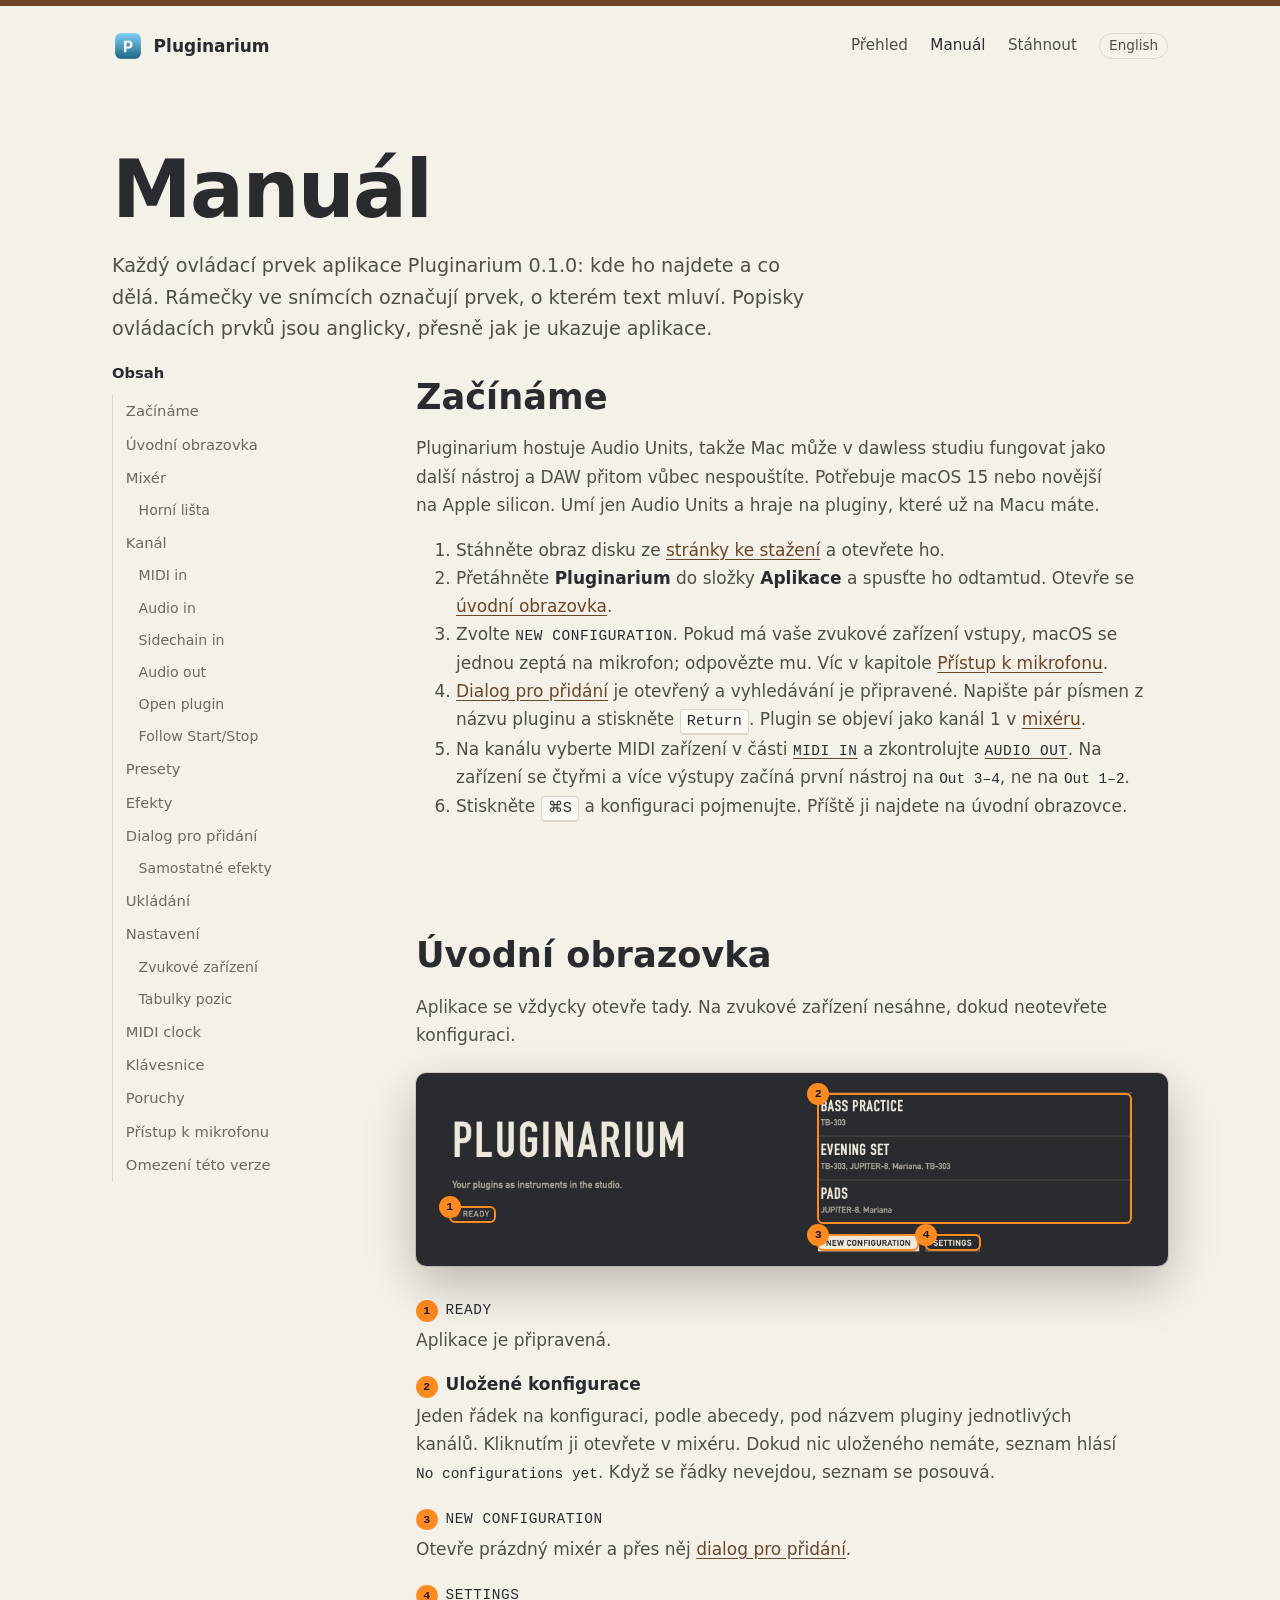
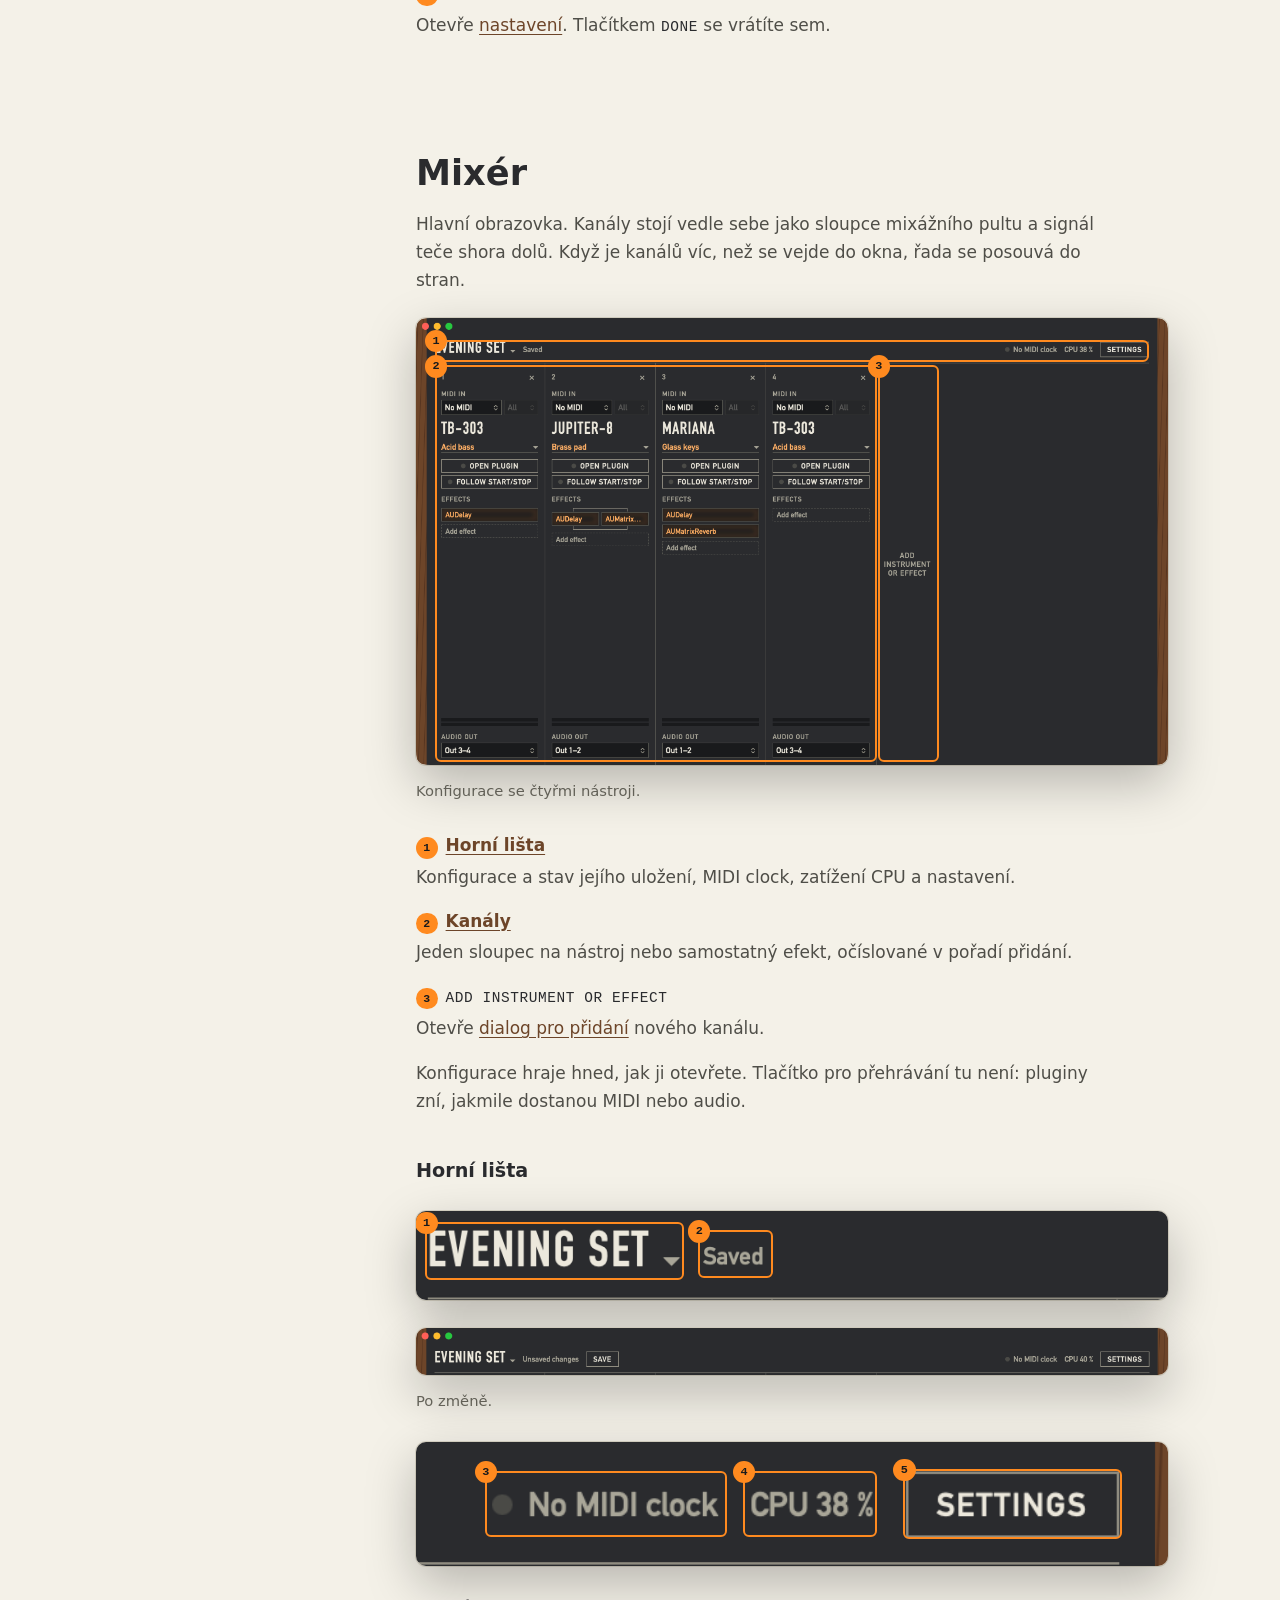
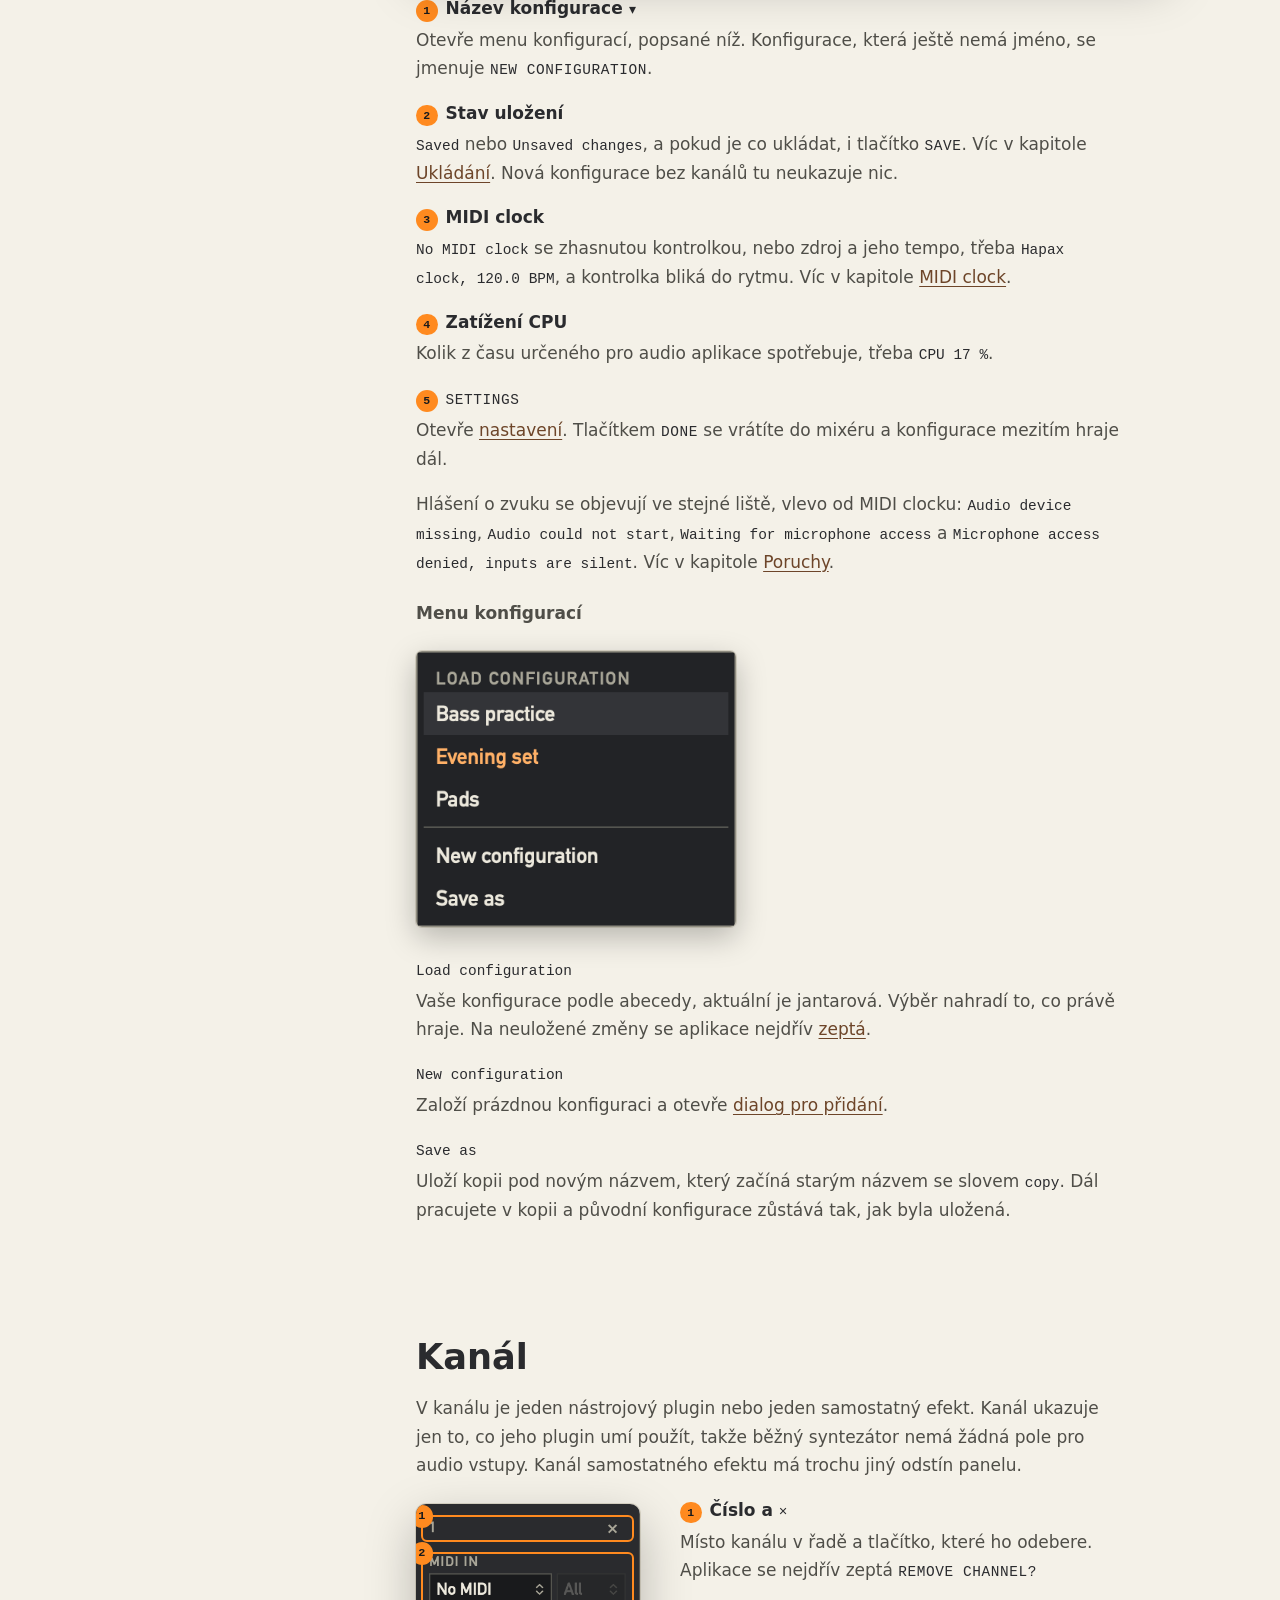
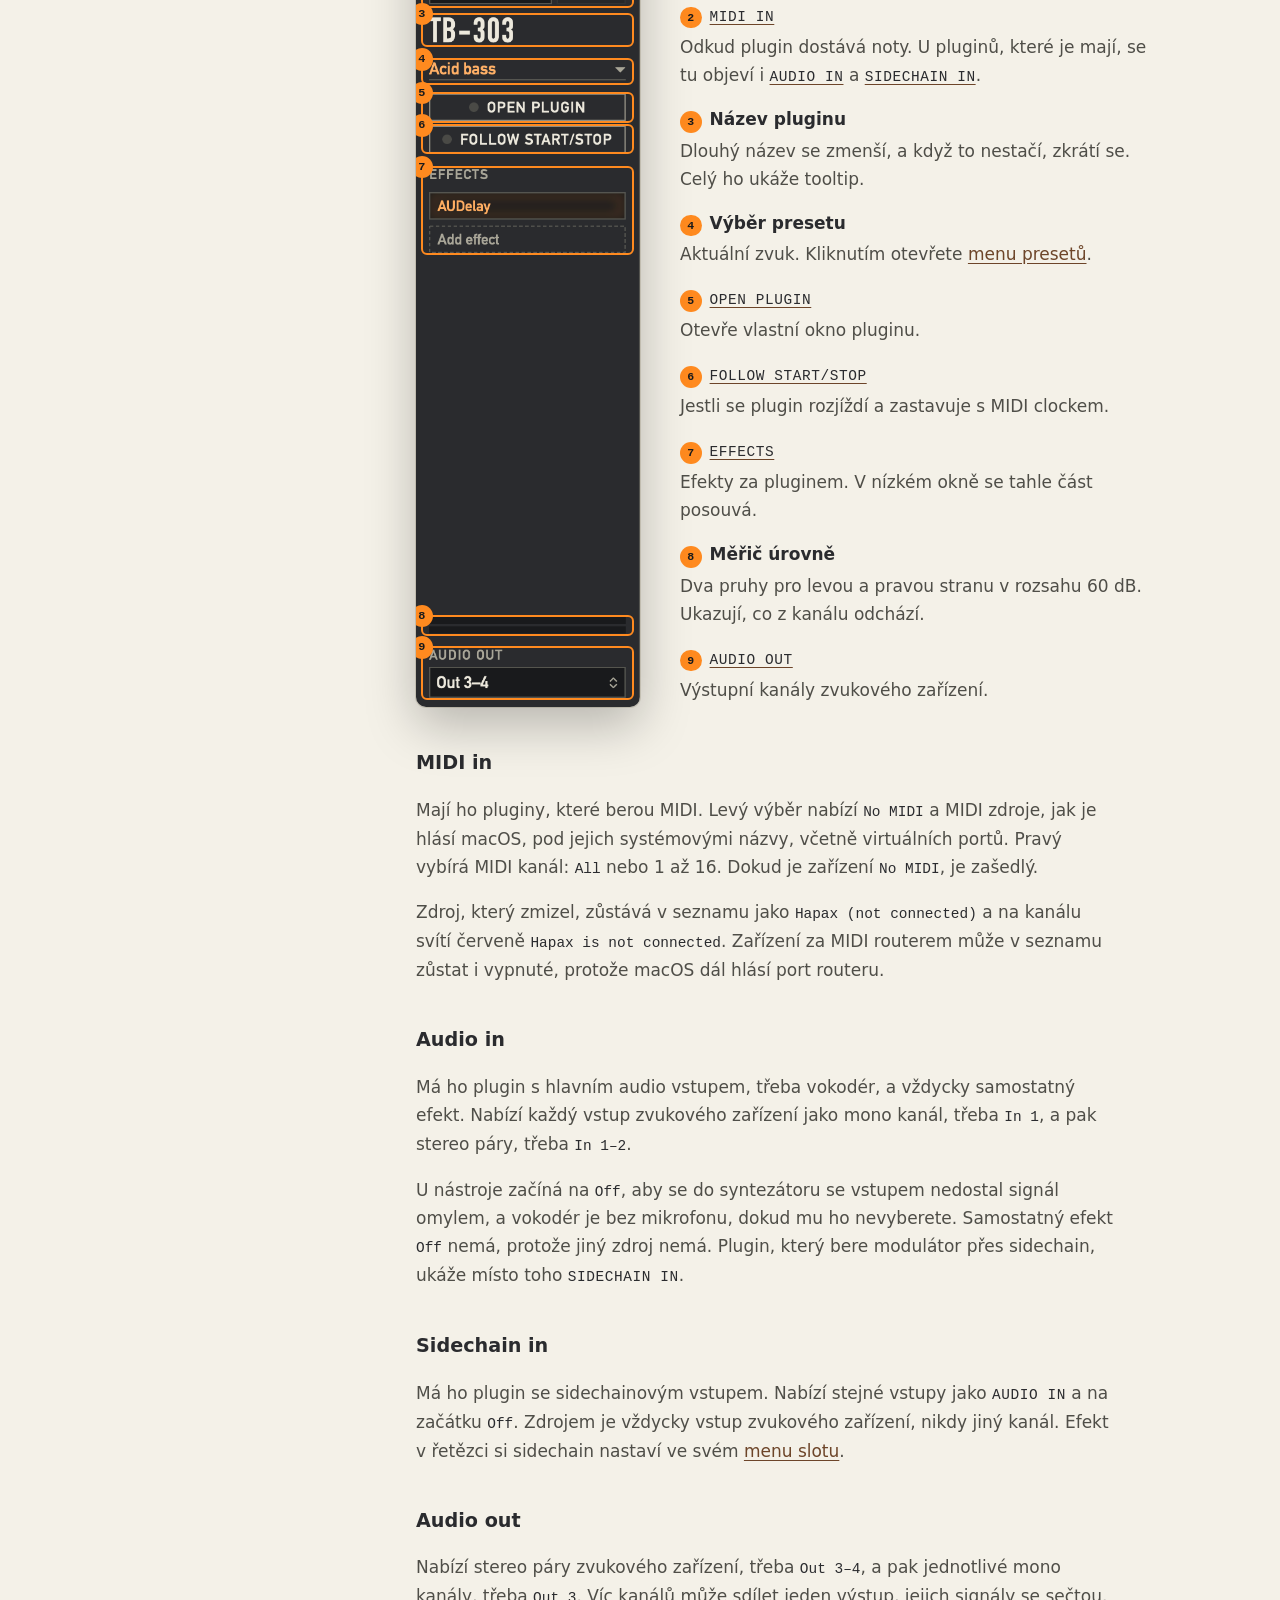
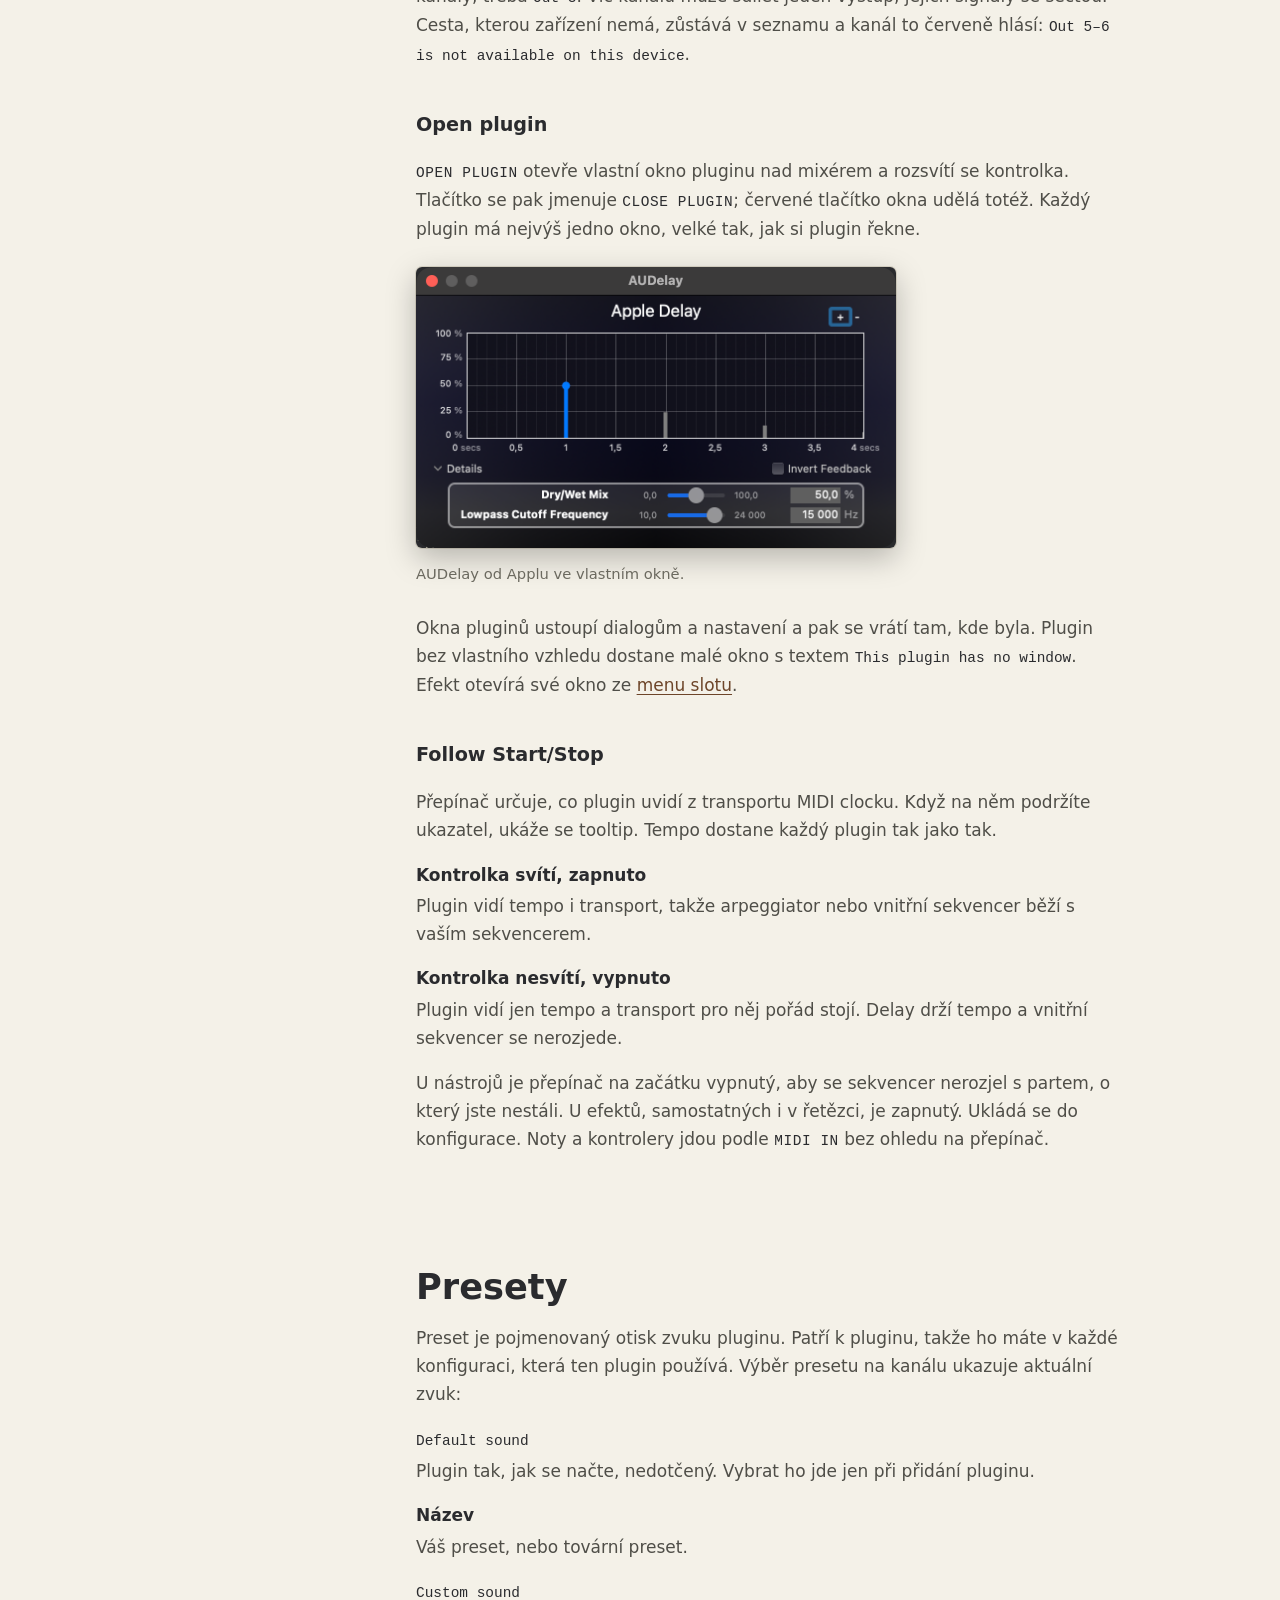
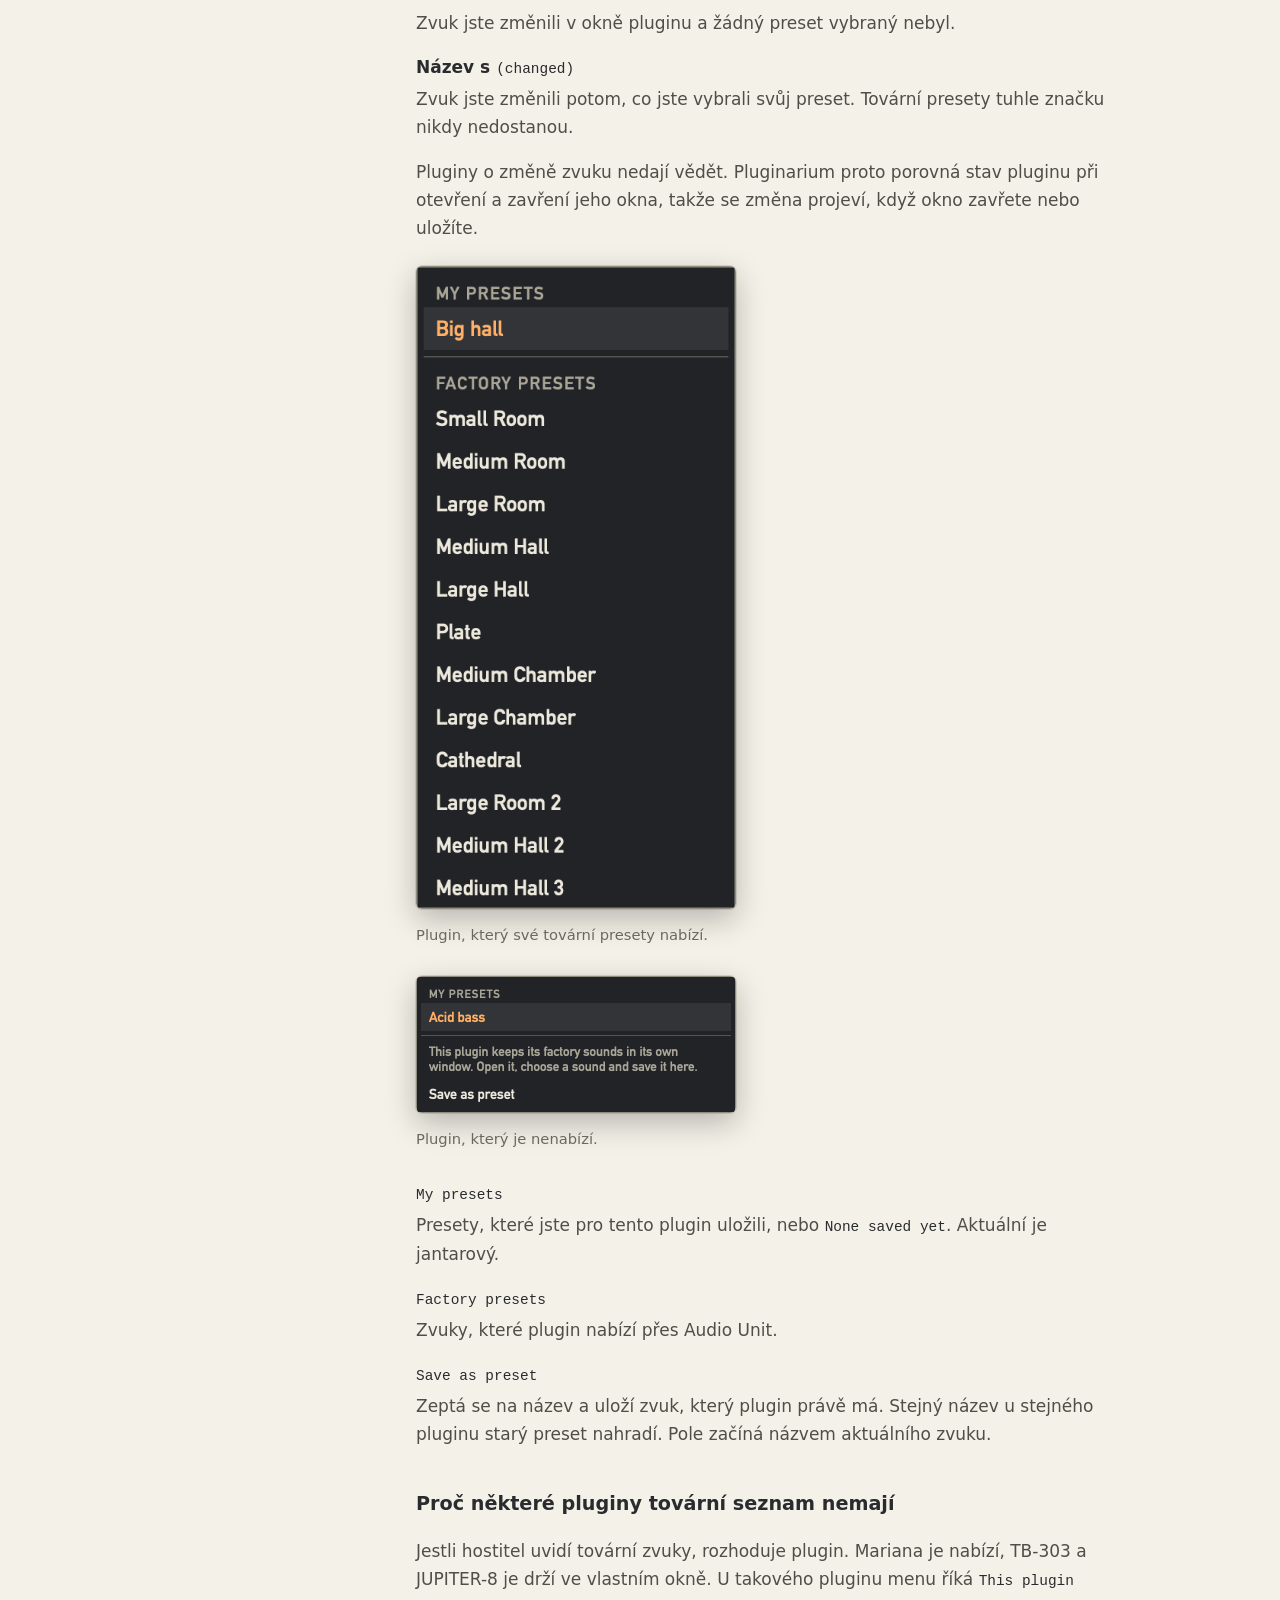
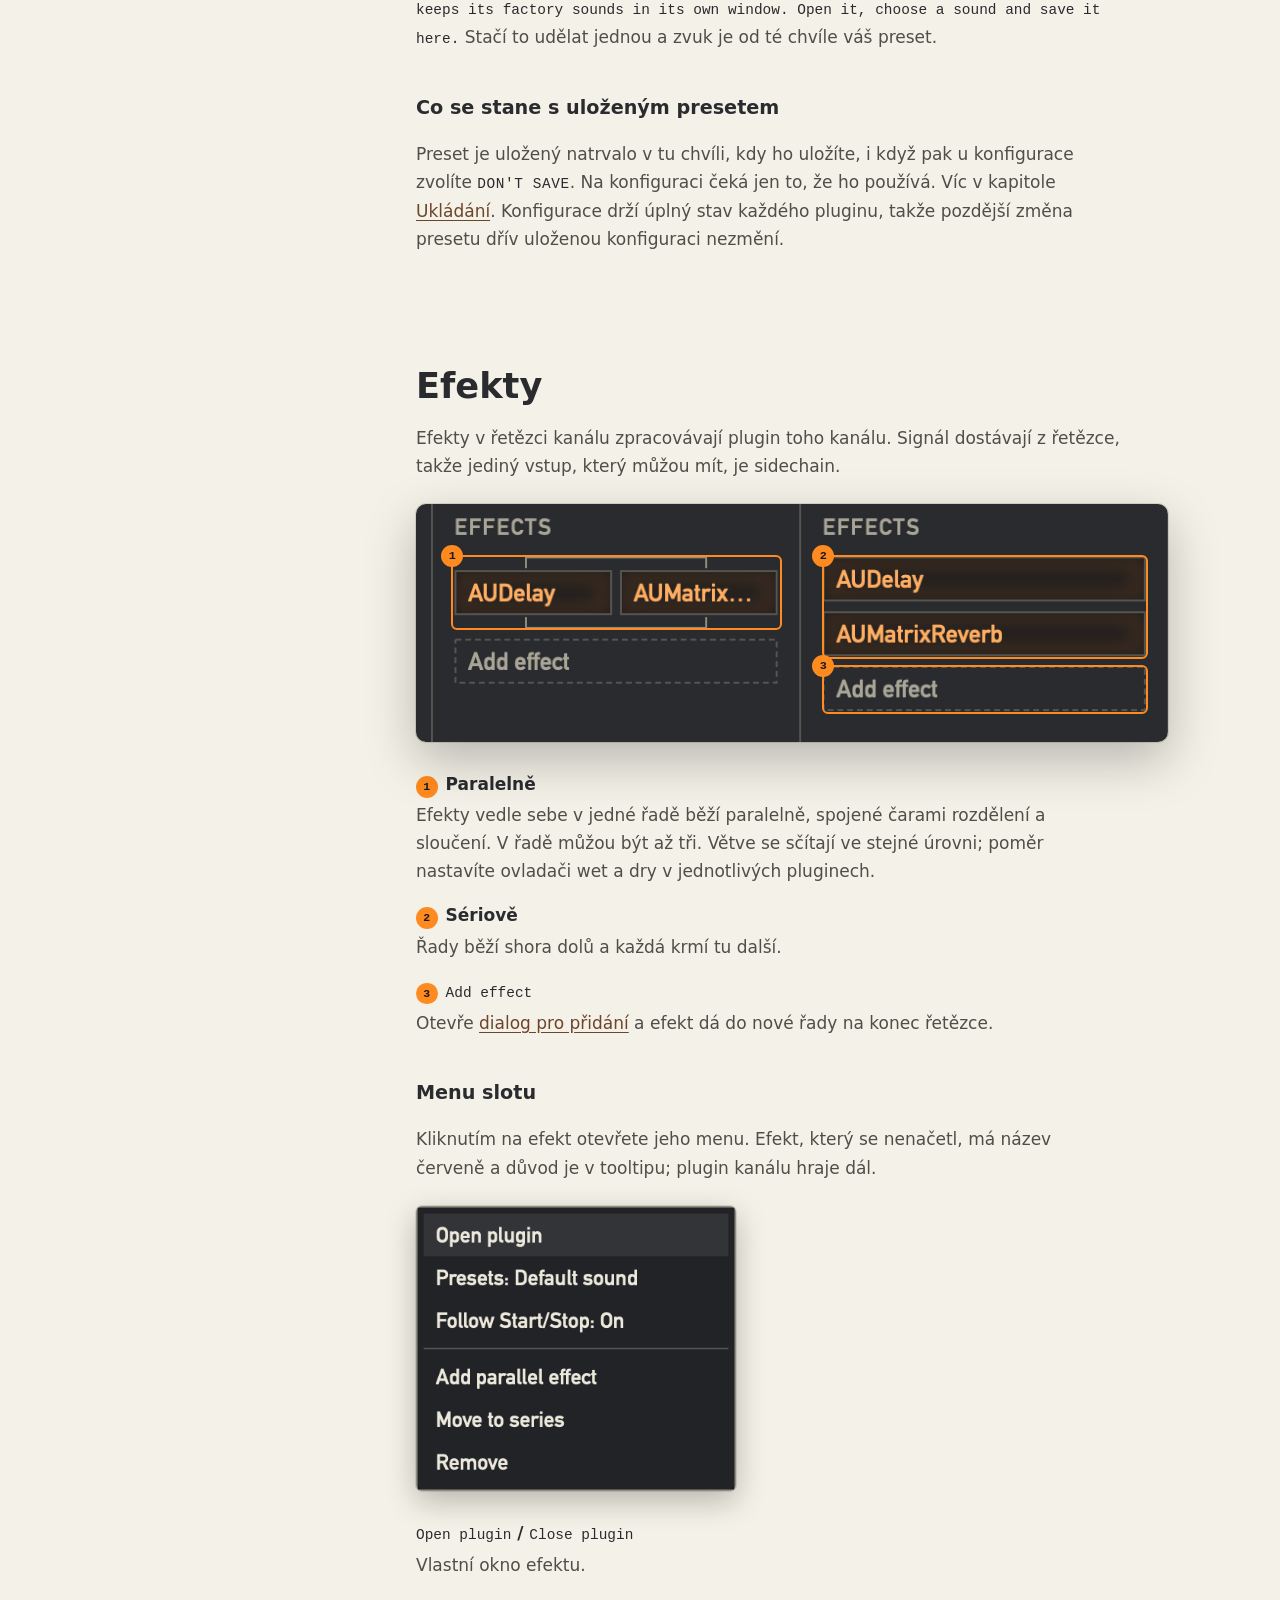
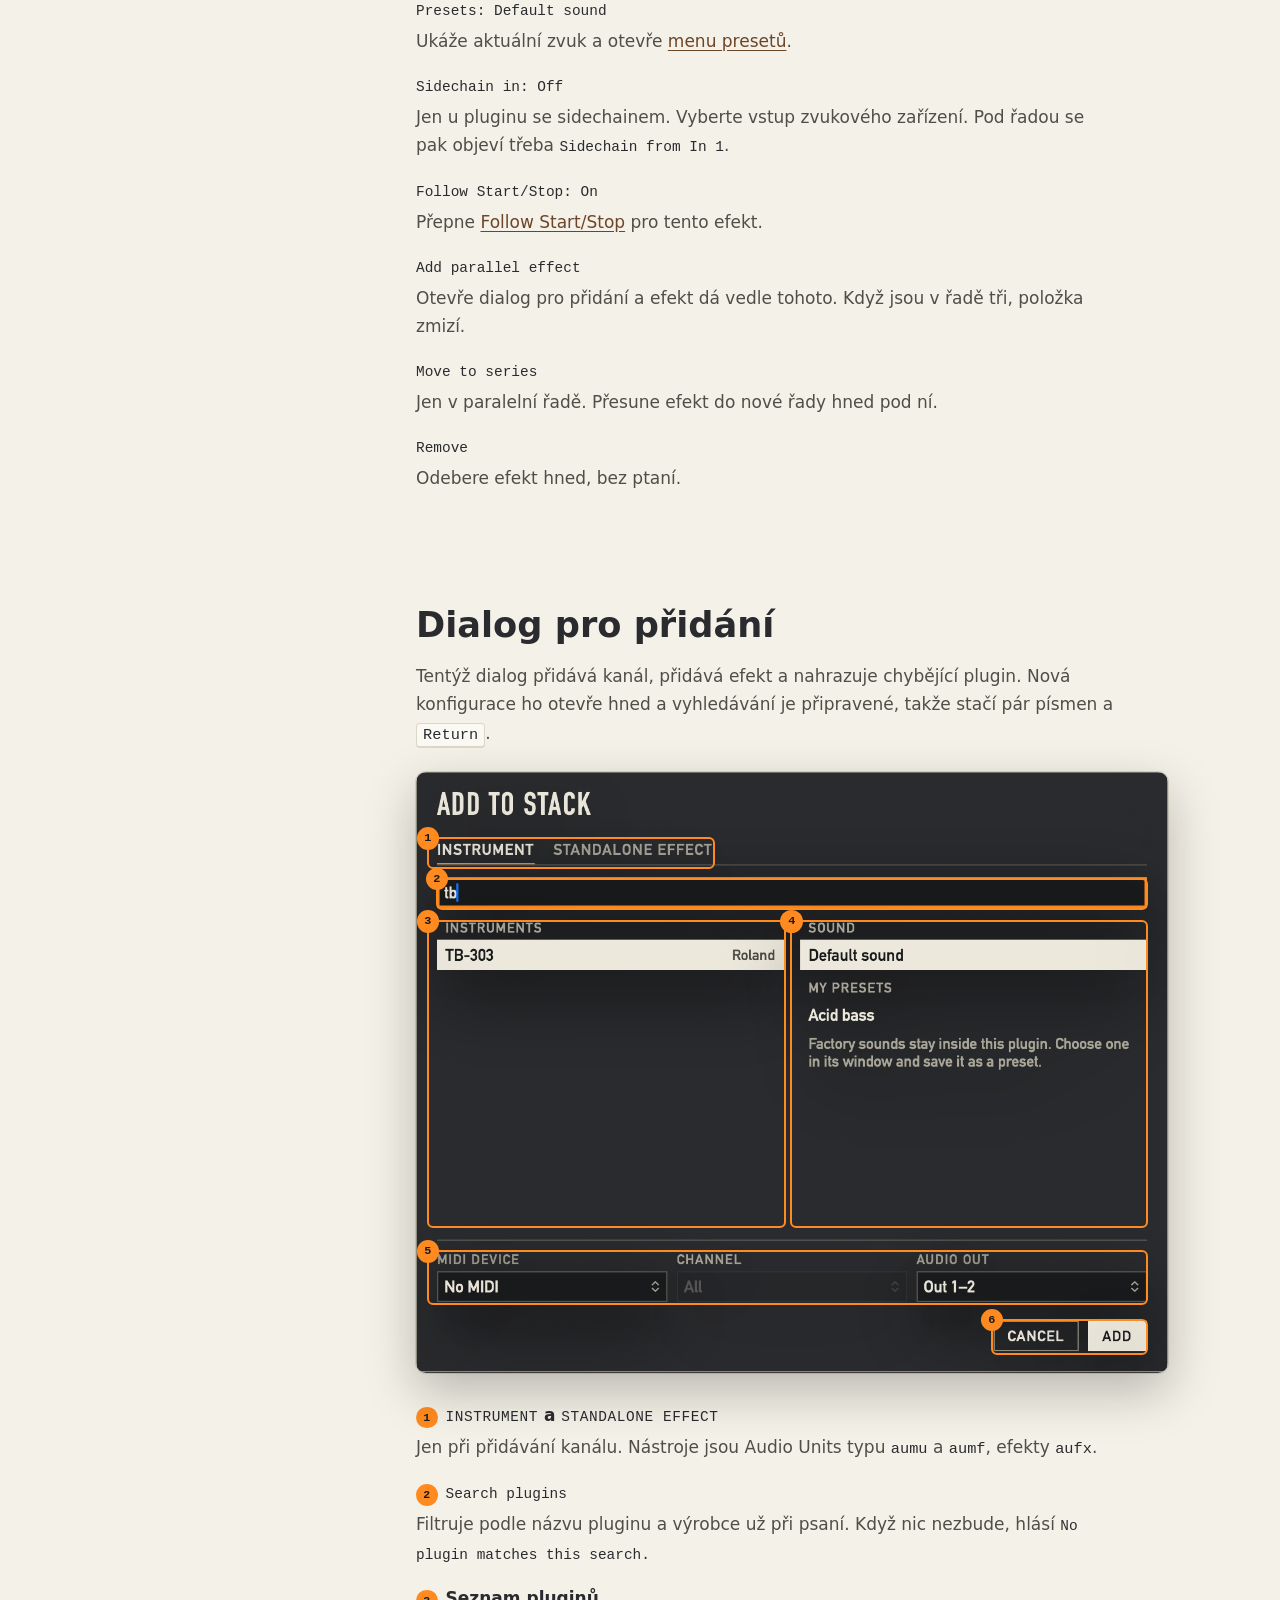
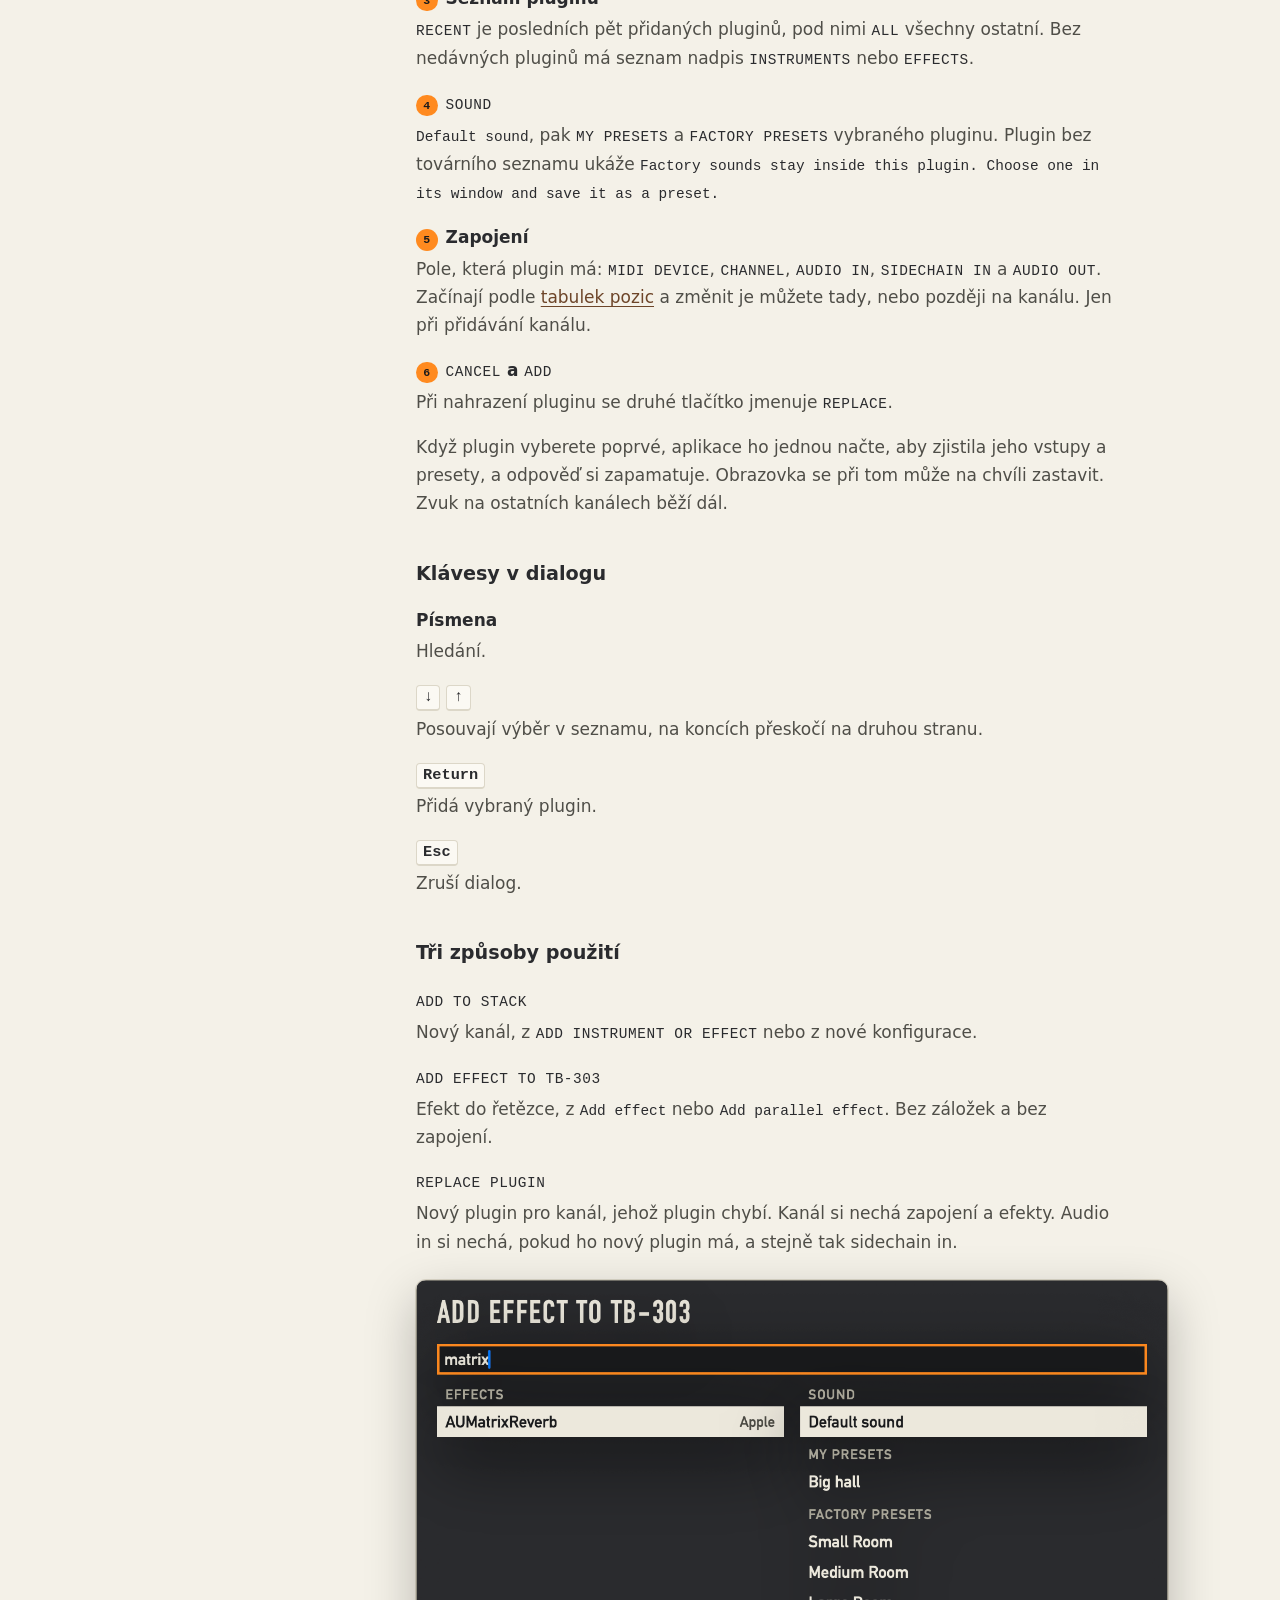
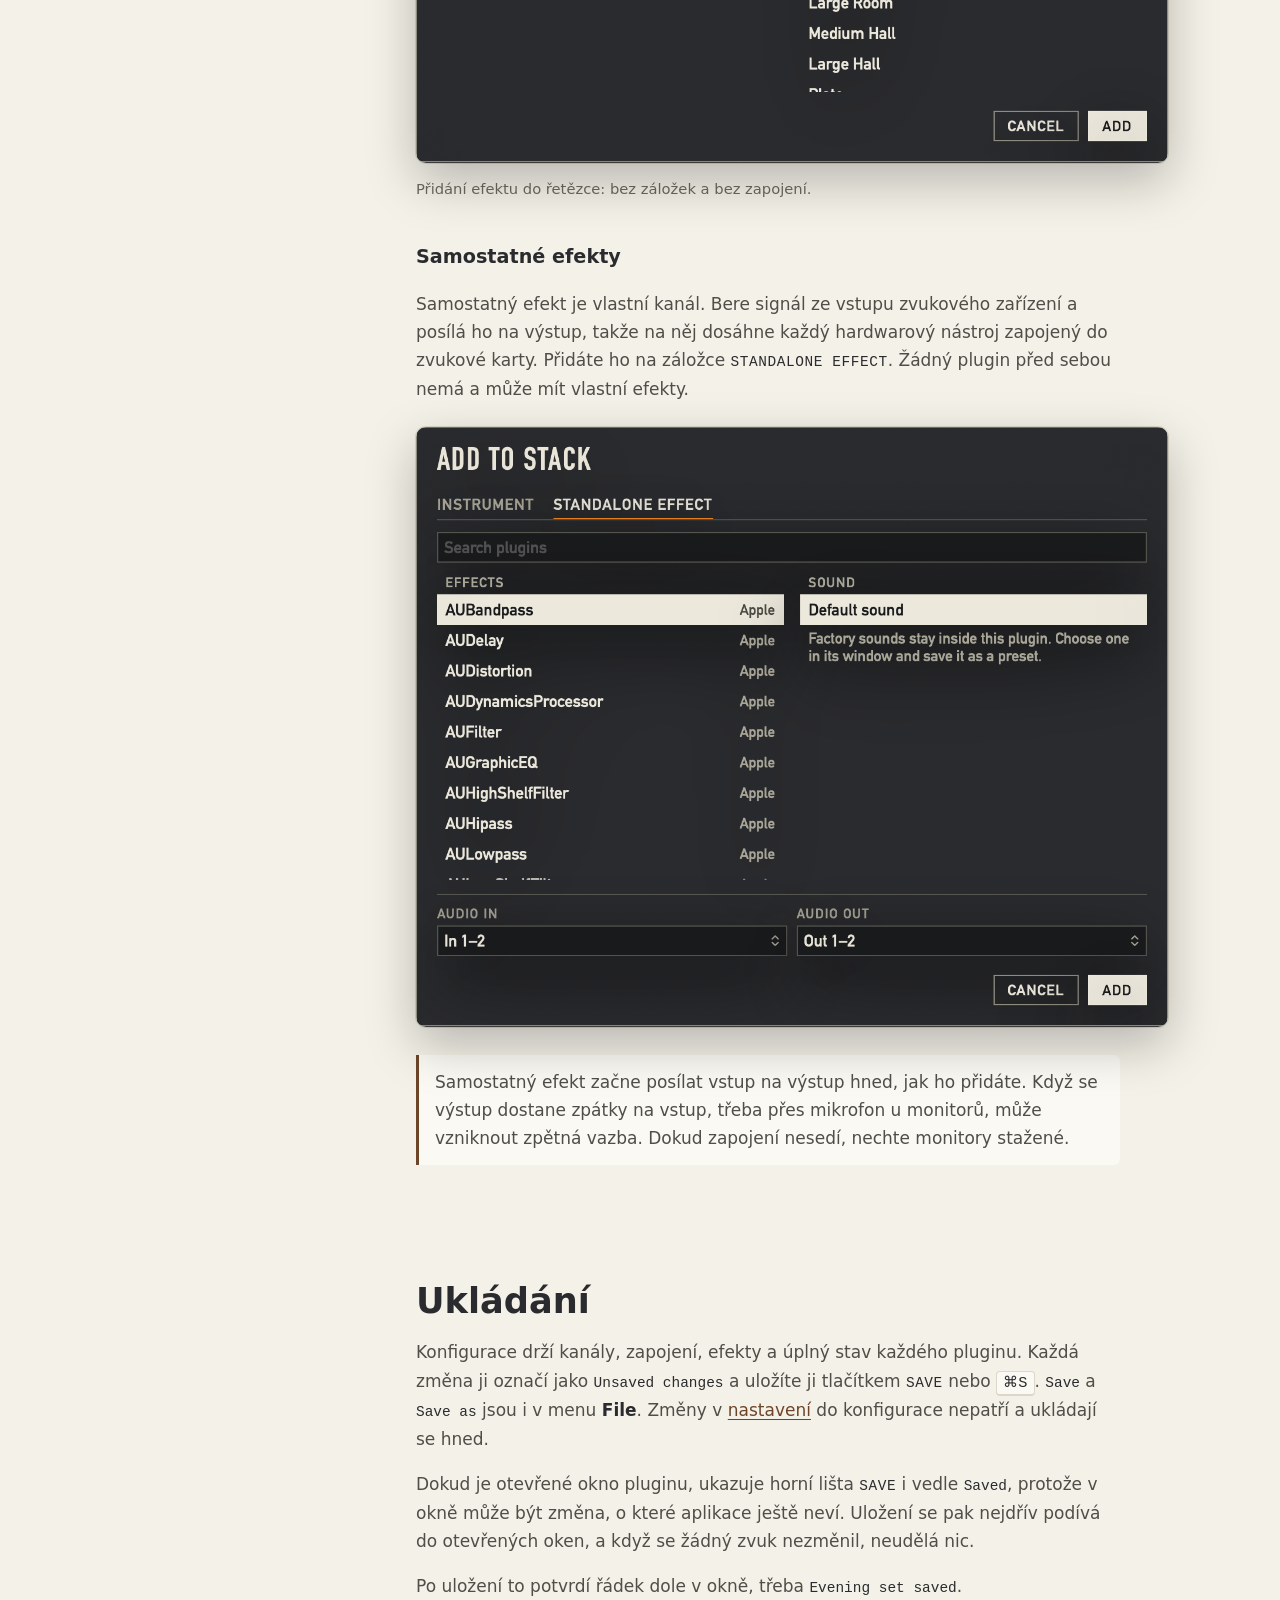
==== docs/cs/manual.html @ f85dfdb6 "docs: add website and manual" ====
<!doctype html>
<html lang="cs">
<head>
<meta charset="utf-8">
<meta name="viewport" content="width=device-width, initial-scale=1">
<title>Pluginarium – manuál</title>
<meta name="description" content="Manuál aplikace Pluginarium: všechny ovládací prvky s označenými snímky obrazovky.">
<link rel="alternate" hreflang="en" href="https://jiripisa.github.io/pluginarium/manual.html">
<link rel="alternate" hreflang="cs" href="https://jiripisa.github.io/pluginarium/cs/manual.html">
<link rel="alternate" hreflang="x-default" href="https://jiripisa.github.io/pluginarium/manual.html">
<link rel="icon" href="../assets/icon.png">
<link rel="stylesheet" href="../assets/site.css">
<link rel="stylesheet" href="../assets/manual.css">
</head>
<body>

<header class="wrap masthead">
  <a class="brand" href="index.html"><img src="../assets/icon.png" alt="" width="32" height="32">Pluginarium</a>
  <nav aria-label="Web">
    <a href="index.html">Přehled</a>
    <a href="manual.html" aria-current="page">Manuál</a>
    <a href="index.html#get">Stáhnout</a>
    <a class="lang" href="../manual.html" hreflang="en" lang="en">English</a>
  </nav>
</header>

<main>
  <div class="wrap title">
    <h1>Manuál</h1>
    <p>Každý ovládací prvek aplikace Pluginarium 0.1.0: kde ho najdete a co dělá.
    Rámečky ve snímcích označují prvek, o kterém text mluví. Popisky ovládacích prvků
    jsou anglicky, přesně jak je ukazuje aplikace.</p>
  </div>

  <div class="wrap layout">
    <nav class="toc" aria-label="Obsah">
      <p>Obsah</p>
      <ol>
        <li><a href="#start">Začínáme</a></li>
        <li><a href="#start-screen">Úvodní obrazovka</a></li>
        <li><a href="#mixer">Mixér</a>
          <ol>
            <li><a href="#topbar">Horní lišta</a></li>
          </ol>
        </li>
        <li><a href="#channel">Kanál</a>
          <ol>
            <li><a href="#midi-in">MIDI in</a></li>
            <li><a href="#audio-in">Audio in</a></li>
            <li><a href="#sidechain-in">Sidechain in</a></li>
            <li><a href="#audio-out">Audio out</a></li>
            <li><a href="#open-plugin">Open plugin</a></li>
            <li><a href="#follow">Follow Start/Stop</a></li>
          </ol>
        </li>
        <li><a href="#presets">Presety</a></li>
        <li><a href="#effects">Efekty</a></li>
        <li><a href="#add">Dialog pro přidání</a>
          <ol>
            <li><a href="#standalone">Samostatné efekty</a></li>
          </ol>
        </li>
        <li><a href="#saving">Ukládání</a></li>
        <li><a href="#settings">Nastavení</a>
          <ol>
            <li><a href="#device">Zvukové zařízení</a></li>
            <li><a href="#positions">Tabulky pozic</a></li>
          </ol>
        </li>
        <li><a href="#clock">MIDI clock</a></li>
        <li><a href="#keys">Klávesnice</a></li>
        <li><a href="#faults">Poruchy</a></li>
        <li><a href="#microphone">Přístup k mikrofonu</a></li>
        <li><a href="#limits">Omezení této verze</a></li>
      </ol>
    </nav>

    <article>

      <section id="start">
        <h2>Začínáme</h2>
        <p>Pluginarium hostuje Audio Units, takže Mac může v dawless studiu fungovat jako další
        nástroj a DAW přitom vůbec nespouštíte. Potřebuje macOS 15 nebo novější na Apple silicon.
        Umí jen Audio Units a hraje na pluginy, které už na Macu máte.</p>
        <ol>
          <li>Stáhněte obraz disku ze <a href="index.html#get">stránky ke stažení</a>
          a otevřete ho.</li>
          <li>Přetáhněte <b>Pluginarium</b> do složky <b>Aplikace</b> a spusťte ho odtamtud.
          Otevře se <a href="#start-screen">úvodní obrazovka</a>.</li>
          <li>Zvolte <span class="ui caps">New configuration</span>. Pokud má vaše zvukové
          zařízení vstupy, macOS se jednou zeptá na mikrofon; odpovězte mu. Víc v kapitole
          <a href="#microphone">Přístup k mikrofonu</a>.</li>
          <li><a href="#add">Dialog pro přidání</a> je otevřený a vyhledávání je připravené.
          Napište pár písmen z názvu pluginu a stiskněte <kbd>Return</kbd>. Plugin se objeví jako
          kanál 1 v <a href="#mixer">mixéru</a>.</li>
          <li>Na kanálu vyberte MIDI zařízení v části
          <a href="#midi-in"><span class="ui caps">MIDI in</span></a> a zkontrolujte
          <a href="#audio-out"><span class="ui caps">Audio out</span></a>. Na zařízení se čtyřmi
          a více výstupy začíná první nástroj na <span class="ui">Out 3–4</span>, ne na
          <span class="ui">Out 1–2</span>.</li>
          <li>Stiskněte <kbd>⌘S</kbd> a konfiguraci pojmenujte. Příště ji najdete na úvodní
          obrazovce.</li>
        </ol>
      </section>

      <section id="start-screen">
        <h2>Úvodní obrazovka</h2>
        <p>Aplikace se vždycky otevře tady. Na zvukové zařízení nesáhne, dokud neotevřete
        konfiguraci.</p>
        <figure class="fig">
          <div class="view" style="--iw:2560;--ih:1520;--zx:5;--zy:30;--zw:90;--zh:39">
            <img src="../assets/manual/start.png" alt="Úvodní obrazovka: vlevo nápis Pluginarium a kontrolka Ready, vpravo tři uložené konfigurace a tlačítka New configuration a Settings.">
            <span class="mark" style="--x:8.9;--y:56.8;--w:5.7;--h:3.5"><b>1</b></span>
            <span class="mark" style="--x:53;--y:34;--w:37.7;--h:26.5"><b>2</b></span>
            <span class="mark" style="--x:53;--y:62.4;--w:12.2;--h:3.6"><b>3</b></span>
            <span class="mark" style="--x:65.9;--y:62.4;--w:6.7;--h:3.6"><b>4</b></span>
          </div>
        </figure>
        <dl class="controls">
          <dt><span class="n">1</span><span class="ui caps">Ready</span></dt>
          <dd>Aplikace je připravená.</dd>
          <dt><span class="n">2</span>Uložené konfigurace</dt>
          <dd>Jeden řádek na konfiguraci, podle abecedy, pod názvem pluginy jednotlivých kanálů.
          Kliknutím ji otevřete v mixéru. Dokud nic uloženého nemáte, seznam hlásí
          <span class="ui">No configurations yet</span>. Když se řádky nevejdou, seznam se
          posouvá.</dd>
          <dt><span class="n">3</span><span class="ui caps">New configuration</span></dt>
          <dd>Otevře prázdný mixér a přes něj <a href="#add">dialog pro přidání</a>.</dd>
          <dt><span class="n">4</span><span class="ui caps">Settings</span></dt>
          <dd>Otevře <a href="#settings">nastavení</a>. Tlačítkem
          <span class="ui caps">Done</span> se vrátíte sem.</dd>
        </dl>
      </section>

      <section id="mixer">
        <h2>Mixér</h2>
        <p>Hlavní obrazovka. Kanály stojí vedle sebe jako sloupce mixážního pultu a signál teče
        shora dolů. Když je kanálů víc, než se vejde do okna, řada se posouvá do stran.</p>
        <figure class="fig">
          <div class="view" style="--iw:2560;--ih:1520">
            <img src="../assets/manual/mixer.png" alt="Mixér s konfigurací Evening set: horní lišta, čtyři nástrojové kanály s efekty a sloupec pro přidání kanálu.">
            <span class="mark" style="--x:2.5;--y:4.8;--w:95;--h:5.1"><b>1</b></span>
            <span class="mark" style="--x:2.5;--y:10.6;--w:58.8;--h:88.8"><b>2</b></span>
            <span class="mark" style="--x:61.4;--y:10.6;--w:8.1;--h:88.8"><b>3</b></span>
          </div>
          <figcaption>Konfigurace se čtyřmi nástroji.</figcaption>
        </figure>
        <dl class="controls">
          <dt><span class="n">1</span><a href="#topbar">Horní lišta</a></dt>
          <dd>Konfigurace a stav jejího uložení, MIDI clock, zatížení CPU a nastavení.</dd>
          <dt><span class="n">2</span><a href="#channel">Kanály</a></dt>
          <dd>Jeden sloupec na nástroj nebo samostatný efekt, očíslované v pořadí přidání.</dd>
          <dt><span class="n">3</span><span class="ui caps">Add instrument or effect</span></dt>
          <dd>Otevře <a href="#add">dialog pro přidání</a> nového kanálu.</dd>
        </dl>
        <p>Konfigurace hraje hned, jak ji otevřete. Tlačítko pro přehrávání tu není: pluginy
        zní, jakmile dostanou MIDI nebo audio.</p>

        <h3 id="topbar">Horní lišta</h3>
        <figure class="fig">
          <div class="view" style="--iw:2560;--ih:1520;--zx:2;--zy:3.8;--zw:32;--zh:6.4">
            <img src="../assets/manual/mixer.png" alt="Levý konec horní lišty: název konfigurace se šipkou menu a slovo Saved.">
            <span class="mark" style="--x:2.4;--y:4.6;--w:11;--h:4.2"><b>1</b></span>
            <span class="mark" style="--x:14;--y:5.2;--w:3.2;--h:3.4"><b>2</b></span>
          </div>
        </figure>
        <figure class="fig">
          <div class="view" style="--iw:2558;--ih:160">
            <img src="../assets/manual/topbar-unsaved.png" alt="Horní lišta po změně: vedle názvu konfigurace Unsaved changes a tlačítko Save.">
          </div>
          <figcaption>Po změně.</figcaption>
        </figure>
        <figure class="fig">
          <div class="view" style="--iw:2560;--ih:1520;--zx:76;--zy:3.8;--zw:23;--zh:6.4">
            <img src="../assets/manual/mixer.png" alt="Pravý konec horní lišty: No MIDI clock se zhasnutou kontrolkou, zatížení CPU a tlačítko Settings.">
            <span class="mark" style="--x:78.1;--y:5.3;--w:7.4;--h:3.4"><b>3</b></span>
            <span class="mark" style="--x:86;--y:5.3;--w:4.1;--h:3.4"><b>4</b></span>
            <span class="mark" style="--x:90.9;--y:5.2;--w:6.7;--h:3.6"><b>5</b></span>
          </div>
        </figure>
        <dl class="controls">
          <dt><span class="n">1</span>Název konfigurace <span class="ui">▾</span></dt>
          <dd>Otevře menu konfigurací, popsané níž. Konfigurace, která ještě nemá jméno, se
          jmenuje <span class="ui caps">New configuration</span>.</dd>
          <dt><span class="n">2</span>Stav uložení</dt>
          <dd><span class="ui">Saved</span> nebo <span class="ui">Unsaved changes</span>, a pokud
          je co ukládat, i tlačítko <span class="ui caps">Save</span>. Víc v kapitole
          <a href="#saving">Ukládání</a>. Nová konfigurace bez kanálů tu neukazuje nic.</dd>
          <dt><span class="n">3</span>MIDI clock</dt>
          <dd><span class="ui">No MIDI clock</span> se zhasnutou kontrolkou, nebo zdroj a jeho
          tempo, třeba <span class="ui">Hapax clock, 120.0 BPM</span>, a kontrolka bliká do
          rytmu. Víc v kapitole <a href="#clock">MIDI clock</a>.</dd>
          <dt><span class="n">4</span>Zatížení CPU</dt>
          <dd>Kolik z času určeného pro audio aplikace spotřebuje, třeba
          <span class="ui">CPU 17 %</span>.</dd>
          <dt><span class="n">5</span><span class="ui caps">Settings</span></dt>
          <dd>Otevře <a href="#settings">nastavení</a>. Tlačítkem <span class="ui caps">Done</span>
          se vrátíte do mixéru a konfigurace mezitím hraje dál.</dd>
        </dl>
        <p>Hlášení o zvuku se objevují ve stejné liště, vlevo od MIDI clocku:
        <span class="ui">Audio device missing</span>, <span class="ui">Audio could not start</span>,
        <span class="ui">Waiting for microphone access</span> a
        <span class="ui">Microphone access denied, inputs are silent</span>. Víc v kapitole
        <a href="#faults">Poruchy</a>.</p>

        <h4>Menu konfigurací</h4>
        <figure class="fig small">
          <img src="../assets/manual/menu-configuration.png" alt="Menu konfigurací: Load configuration se třemi názvy, aktuální jantarově, pod tím New configuration a Save as.">
        </figure>
        <dl class="controls">
          <dt><span class="ui">Load configuration</span></dt>
          <dd>Vaše konfigurace podle abecedy, aktuální je jantarová. Výběr nahradí to, co právě
          hraje. Na neuložené změny se aplikace nejdřív <a href="#saving">zeptá</a>.</dd>
          <dt><span class="ui">New configuration</span></dt>
          <dd>Založí prázdnou konfiguraci a otevře <a href="#add">dialog pro přidání</a>.</dd>
          <dt><span class="ui">Save as</span></dt>
          <dd>Uloží kopii pod novým názvem, který začíná starým názvem se slovem
          <span class="ui">copy</span>. Dál pracujete v kopii a původní konfigurace zůstává tak,
          jak byla uložená.</dd>
        </dl>
      </section>

      <section id="channel">
        <h2>Kanál</h2>
        <p>V kanálu je jeden nástrojový plugin nebo jeden samostatný efekt. Kanál ukazuje jen to,
        co jeho plugin umí použít, takže běžný syntezátor nemá žádná pole pro audio vstupy. Kanál
        samostatného efektu má trochu jiný odstín panelu.</p>
        <div class="side">
          <figure class="fig">
            <div class="view" style="--iw:2560;--ih:1520;--zx:2.5;--zy:10.6;--zw:14.7;--zh:88.8">
              <img src="../assets/manual/mixer.png" alt="Jeden kanál shora dolů: číslo a tlačítko odebrání, MIDI in, název pluginu, výběr presetu, Open plugin, Follow Start/Stop, efekty, měřič úrovně a Audio out.">
              <span class="mark" style="--x:2.8;--y:11.9;--w:14;--h:2.9"><b>1</b></span>
              <span class="mark" style="--x:2.8;--y:16;--w:14;--h:6.1"><b>2</b></span>
              <span class="mark" style="--x:2.8;--y:22.7;--w:14;--h:3.8"><b>3</b></span>
              <span class="mark" style="--x:2.8;--y:27.7;--w:14;--h:3"><b>4</b></span>
              <span class="mark" style="--x:2.8;--y:31.4;--w:14;--h:3.4"><b>5</b></span>
              <span class="mark" style="--x:2.8;--y:35;--w:14;--h:3.3"><b>6</b></span>
              <span class="mark" style="--x:2.8;--y:39.6;--w:14;--h:9.8"><b>7</b></span>
              <span class="mark" style="--x:2.8;--y:89.2;--w:14;--h:2.4"><b>8</b></span>
              <span class="mark" style="--x:2.8;--y:92.7;--w:14;--h:5.9"><b>9</b></span>
            </div>
          </figure>
          <dl class="controls">
            <dt><span class="n">1</span>Číslo a <span class="ui">×</span></dt>
            <dd>Místo kanálu v řadě a tlačítko, které ho odebere. Aplikace se nejdřív zeptá
            <span class="ui caps">Remove channel?</span></dd>
            <dt><span class="n">2</span><a href="#midi-in"><span class="ui caps">MIDI in</span></a></dt>
            <dd>Odkud plugin dostává noty. U pluginů, které je mají, se tu objeví i
            <a href="#audio-in"><span class="ui caps">Audio in</span></a> a
            <a href="#sidechain-in"><span class="ui caps">Sidechain in</span></a>.</dd>
            <dt><span class="n">3</span>Název pluginu</dt>
            <dd>Dlouhý název se zmenší, a když to nestačí, zkrátí se. Celý ho ukáže tooltip.</dd>
            <dt><span class="n">4</span>Výběr presetu</dt>
            <dd>Aktuální zvuk. Kliknutím otevřete <a href="#presets">menu presetů</a>.</dd>
            <dt><span class="n">5</span><a href="#open-plugin"><span class="ui caps">Open plugin</span></a></dt>
            <dd>Otevře vlastní okno pluginu.</dd>
            <dt><span class="n">6</span><a href="#follow"><span class="ui caps">Follow Start/Stop</span></a></dt>
            <dd>Jestli se plugin rozjíždí a zastavuje s MIDI clockem.</dd>
            <dt><span class="n">7</span><a href="#effects"><span class="ui caps">Effects</span></a></dt>
            <dd>Efekty za pluginem. V nízkém okně se tahle část posouvá.</dd>
            <dt><span class="n">8</span>Měřič úrovně</dt>
            <dd>Dva pruhy pro levou a pravou stranu v rozsahu 60 dB. Ukazují, co z kanálu
            odchází.</dd>
            <dt><span class="n">9</span><a href="#audio-out"><span class="ui caps">Audio out</span></a></dt>
            <dd>Výstupní kanály zvukového zařízení.</dd>
          </dl>
        </div>

        <h3 id="midi-in">MIDI in</h3>
        <p>Mají ho pluginy, které berou MIDI. Levý výběr nabízí <span class="ui">No MIDI</span>
        a MIDI zdroje, jak je hlásí macOS, pod jejich systémovými názvy, včetně virtuálních portů.
        Pravý vybírá MIDI kanál: <span class="ui">All</span> nebo 1 až 16. Dokud je zařízení
        <span class="ui">No MIDI</span>, je zašedlý.</p>
        <p>Zdroj, který zmizel, zůstává v seznamu jako <span class="ui">Hapax (not connected)</span>
        a na kanálu svítí červeně <span class="ui">Hapax is not connected</span>. Zařízení za MIDI
        routerem může v seznamu zůstat i vypnuté, protože macOS dál hlásí port routeru.</p>

        <h3 id="audio-in">Audio in</h3>
        <p>Má ho plugin s hlavním audio vstupem, třeba vokodér, a vždycky samostatný efekt. Nabízí
        každý vstup zvukového zařízení jako mono kanál, třeba <span class="ui">In 1</span>, a pak
        stereo páry, třeba <span class="ui">In 1–2</span>.</p>
        <p>U nástroje začíná na <span class="ui">Off</span>, aby se do syntezátoru se vstupem
        nedostal signál omylem, a vokodér je bez mikrofonu, dokud mu ho nevyberete. Samostatný
        efekt <span class="ui">Off</span> nemá, protože jiný zdroj nemá. Plugin, který bere
        modulátor přes sidechain, ukáže místo toho <span class="ui caps">Sidechain in</span>.</p>

        <h3 id="sidechain-in">Sidechain in</h3>
        <p>Má ho plugin se sidechainovým vstupem. Nabízí stejné vstupy jako
        <span class="ui caps">Audio in</span> a na začátku <span class="ui">Off</span>. Zdrojem je
        vždycky vstup zvukového zařízení, nikdy jiný kanál. Efekt v řetězci si sidechain nastaví
        ve svém <a href="#effect-menu">menu slotu</a>.</p>

        <h3 id="audio-out">Audio out</h3>
        <p>Nabízí stereo páry zvukového zařízení, třeba <span class="ui">Out 3–4</span>, a pak
        jednotlivé mono kanály, třeba <span class="ui">Out 3</span>. Víc kanálů může sdílet jeden
        výstup, jejich signály se sečtou. Cesta, kterou zařízení nemá, zůstává v seznamu a kanál to
        červeně hlásí: <span class="ui">Out 5–6 is not available on this device</span>.</p>

        <h3 id="open-plugin">Open plugin</h3>
        <p><span class="ui caps">Open plugin</span> otevře vlastní okno pluginu nad mixérem
        a rozsvítí se kontrolka. Tlačítko se pak jmenuje <span class="ui caps">Close plugin</span>;
        červené tlačítko okna udělá totéž. Každý plugin má nejvýš jedno okno, velké tak, jak si
        plugin řekne.</p>
        <figure class="fig medium">
          <img src="../assets/manual/plugin-window.png" alt="Okno AUDelay od Applu otevřené z Pluginaria.">
          <figcaption>AUDelay od Applu ve vlastním okně.</figcaption>
        </figure>
        <p>Okna pluginů ustoupí dialogům a nastavení a pak se vrátí tam, kde byla. Plugin bez
        vlastního vzhledu dostane malé okno s textem <span class="ui">This plugin has no
        window</span>. Efekt otevírá své okno ze <a href="#effect-menu">menu slotu</a>.</p>

        <h3 id="follow">Follow Start/Stop</h3>
        <p>Přepínač určuje, co plugin uvidí z transportu MIDI clocku. Když na něm podržíte ukazatel,
        ukáže se tooltip. Tempo dostane každý plugin tak jako tak.</p>
        <dl class="controls">
          <dt>Kontrolka svítí, zapnuto</dt>
          <dd>Plugin vidí tempo i transport, takže arpeggiator nebo vnitřní sekvencer běží
          s vaším sekvencerem.</dd>
          <dt>Kontrolka nesvítí, vypnuto</dt>
          <dd>Plugin vidí jen tempo a transport pro něj pořád stojí. Delay drží tempo a vnitřní
          sekvencer se nerozjede.</dd>
        </dl>
        <p>U nástrojů je přepínač na začátku vypnutý, aby se sekvencer nerozjel s partem, o který
        jste nestáli. U efektů, samostatných i v řetězci, je zapnutý. Ukládá se do konfigurace.
        Noty a kontrolery jdou podle <span class="ui caps">MIDI in</span> bez ohledu na přepínač.</p>
      </section>

      <section id="presets">
        <h2>Presety</h2>
        <p>Preset je pojmenovaný otisk zvuku pluginu. Patří k pluginu, takže ho máte v každé
        konfiguraci, která ten plugin používá. Výběr presetu na kanálu ukazuje aktuální zvuk:</p>
        <dl class="controls">
          <dt><span class="ui">Default sound</span></dt>
          <dd>Plugin tak, jak se načte, nedotčený. Vybrat ho jde jen při přidání pluginu.</dd>
          <dt>Název</dt>
          <dd>Váš preset, nebo tovární preset.</dd>
          <dt><span class="ui">Custom sound</span></dt>
          <dd>Zvuk jste změnili v okně pluginu a žádný preset vybraný nebyl.</dd>
          <dt>Název s <span class="ui">(changed)</span></dt>
          <dd>Zvuk jste změnili potom, co jste vybrali svůj preset. Tovární presety tuhle značku
          nikdy nedostanou.</dd>
        </dl>
        <p>Pluginy o změně zvuku nedají vědět. Pluginarium proto porovná stav pluginu při otevření
        a zavření jeho okna, takže se změna projeví, když okno zavřete nebo uložíte.</p>
        <figure class="fig small">
          <img src="../assets/manual/menu-preset.png" alt="Menu presetů AUMatrixReverb: My presets a Factory presets se seznamem místností a sálů od Applu.">
          <figcaption>Plugin, který své tovární presety nabízí.</figcaption>
        </figure>
        <figure class="fig small">
          <img src="../assets/manual/menu-preset-empty.png" alt="Menu presetů TB-303: My presets s jedním presetem, věta o továrních zvucích a Save as preset.">
          <figcaption>Plugin, který je nenabízí.</figcaption>
        </figure>
        <dl class="controls">
          <dt><span class="ui">My presets</span></dt>
          <dd>Presety, které jste pro tento plugin uložili, nebo <span class="ui">None saved
          yet</span>. Aktuální je jantarový.</dd>
          <dt><span class="ui">Factory presets</span></dt>
          <dd>Zvuky, které plugin nabízí přes Audio Unit.</dd>
          <dt><span class="ui">Save as preset</span></dt>
          <dd>Zeptá se na název a uloží zvuk, který plugin právě má. Stejný název u stejného
          pluginu starý preset nahradí. Pole začíná názvem aktuálního zvuku.</dd>
        </dl>
        <h3>Proč některé pluginy tovární seznam nemají</h3>
        <p>Jestli hostitel uvidí tovární zvuky, rozhoduje plugin. Mariana je nabízí, TB-303
        a JUPITER-8 je drží ve vlastním okně. U takového pluginu menu říká
        <span class="ui">This plugin keeps its factory sounds in its own window. Open it, choose a
        sound and save it here.</span> Stačí to udělat jednou a zvuk je od té chvíle váš preset.</p>
        <h3>Co se stane s uloženým presetem</h3>
        <p>Preset je uložený natrvalo v tu chvíli, kdy ho uložíte, i když pak u konfigurace zvolíte
        <span class="ui caps">Don't save</span>. Na konfiguraci čeká jen to, že ho používá. Víc
        v kapitole <a href="#saving">Ukládání</a>. Konfigurace drží úplný stav každého pluginu,
        takže pozdější změna presetu dřív uloženou konfiguraci nezmění.</p>
      </section>

      <section id="effects">
        <h2>Efekty</h2>
        <p>Efekty v řetězci kanálu zpracovávají plugin toho kanálu. Signál dostávají z řetězce,
        takže jediný vstup, který můžou mít, je sidechain.</p>
        <figure class="fig">
          <div class="view" style="--iw:2560;--ih:1520;--zx:16.5;--zy:39;--zw:30;--zh:16">
            <img src="../assets/manual/mixer.png" alt="Dva řetězce efektů: AUDelay a AUMatrixReverb vedle sebe spojené čarami a tytéž dva efekty pod sebou.">
            <span class="mark" style="--x:17.9;--y:42.4;--w:13.2;--h:5.1"><b>1</b></span>
            <span class="mark" style="--x:32.7;--y:42.4;--w:13;--h:7"><b>2</b></span>
            <span class="mark" style="--x:32.7;--y:49.8;--w:13;--h:3.3"><b>3</b></span>
          </div>
        </figure>
        <dl class="controls">
          <dt><span class="n">1</span>Paralelně</dt>
          <dd>Efekty vedle sebe v jedné řadě běží paralelně, spojené čarami rozdělení a sloučení.
          V řadě můžou být až tři. Větve se sčítají ve stejné úrovni; poměr nastavíte ovladači wet
          a dry v jednotlivých pluginech.</dd>
          <dt><span class="n">2</span>Sériově</dt>
          <dd>Řady běží shora dolů a každá krmí tu další.</dd>
          <dt><span class="n">3</span><span class="ui">Add effect</span></dt>
          <dd>Otevře <a href="#add">dialog pro přidání</a> a efekt dá do nové řady na konec
          řetězce.</dd>
        </dl>
        <h3 id="effect-menu">Menu slotu</h3>
        <p>Kliknutím na efekt otevřete jeho menu. Efekt, který se nenačetl, má název červeně
        a důvod je v tooltipu; plugin kanálu hraje dál.</p>
        <figure class="fig small">
          <img src="../assets/manual/menu-effect.png" alt="Menu slotu efektu: Open plugin, Presets, Follow Start/Stop, Add parallel effect, Move to series a Remove.">
        </figure>
        <dl class="controls">
          <dt><span class="ui">Open plugin</span> / <span class="ui">Close plugin</span></dt>
          <dd>Vlastní okno efektu.</dd>
          <dt><span class="ui">Presets: Default sound</span></dt>
          <dd>Ukáže aktuální zvuk a otevře <a href="#presets">menu presetů</a>.</dd>
          <dt><span class="ui">Sidechain in: Off</span></dt>
          <dd>Jen u pluginu se sidechainem. Vyberte vstup zvukového zařízení. Pod řadou se pak
          objeví třeba <span class="ui">Sidechain from In 1</span>.</dd>
          <dt><span class="ui">Follow Start/Stop: On</span></dt>
          <dd>Přepne <a href="#follow">Follow Start/Stop</a> pro tento efekt.</dd>
          <dt><span class="ui">Add parallel effect</span></dt>
          <dd>Otevře dialog pro přidání a efekt dá vedle tohoto. Když jsou v řadě tři, položka
          zmizí.</dd>
          <dt><span class="ui">Move to series</span></dt>
          <dd>Jen v paralelní řadě. Přesune efekt do nové řady hned pod ní.</dd>
          <dt><span class="ui">Remove</span></dt>
          <dd>Odebere efekt hned, bez ptaní.</dd>
        </dl>
      </section>

      <section id="add">
        <h2>Dialog pro přidání</h2>
        <p>Tentýž dialog přidává kanál, přidává efekt a nahrazuje chybějící plugin. Nová
        konfigurace ho otevře hned a vyhledávání je připravené, takže stačí pár písmen
        a <kbd>Return</kbd>.</p>
        <figure class="fig">
          <div class="view" style="--iw:1280;--ih:1022">
            <img src="../assets/manual/add-instrument.png" alt="Dialog Add to stack: záložky Instrument a Standalone effect, vyhledávání, seznam pluginů, sloupec Sound, pole zapojení a tlačítka Cancel a Add.">
            <span class="mark" style="--x:1.4;--y:10.8;--w:38.4;--h:5.3"><b>1</b></span>
            <span class="mark" style="--x:2.6;--y:17.5;--w:94.8;--h:5.4"><b>2</b></span>
            <span class="mark" style="--x:1.4;--y:24.6;--w:47.8;--h:51.2"><b>3</b></span>
            <span class="mark" style="--x:49.8;--y:24.6;--w:47.6;--h:51.2"><b>4</b></span>
            <span class="mark" style="--x:1.4;--y:79.6;--w:96;--h:9.1"><b>5</b></span>
            <span class="mark" style="--x:76.4;--y:91;--w:21;--h:6"><b>6</b></span>
          </div>
        </figure>
        <dl class="controls">
          <dt><span class="n">1</span><span class="ui caps">Instrument</span> a <span class="ui caps">Standalone effect</span></dt>
          <dd>Jen při přidávání kanálu. Nástroje jsou Audio Units typu <code>aumu</code>
          a <code>aumf</code>, efekty <code>aufx</code>.</dd>
          <dt><span class="n">2</span><span class="ui">Search plugins</span></dt>
          <dd>Filtruje podle názvu pluginu a výrobce už při psaní. Když nic nezbude, hlásí
          <span class="ui">No plugin matches this search.</span></dd>
          <dt><span class="n">3</span>Seznam pluginů</dt>
          <dd><span class="ui caps">Recent</span> je posledních pět přidaných pluginů, pod nimi
          <span class="ui caps">All</span> všechny ostatní. Bez nedávných pluginů má seznam nadpis
          <span class="ui caps">Instruments</span> nebo <span class="ui caps">Effects</span>.</dd>
          <dt><span class="n">4</span><span class="ui caps">Sound</span></dt>
          <dd><span class="ui">Default sound</span>, pak <span class="ui caps">My presets</span>
          a <span class="ui caps">Factory presets</span> vybraného pluginu. Plugin bez továrního
          seznamu ukáže <span class="ui">Factory sounds stay inside this plugin. Choose one in its
          window and save it as a preset.</span></dd>
          <dt><span class="n">5</span>Zapojení</dt>
          <dd>Pole, která plugin má: <span class="ui caps">MIDI device</span>,
          <span class="ui caps">Channel</span>, <span class="ui caps">Audio in</span>,
          <span class="ui caps">Sidechain in</span> a <span class="ui caps">Audio out</span>.
          Začínají podle <a href="#positions">tabulek pozic</a> a změnit je můžete tady, nebo
          později na kanálu. Jen při přidávání kanálu.</dd>
          <dt><span class="n">6</span><span class="ui caps">Cancel</span> a <span class="ui caps">Add</span></dt>
          <dd>Při nahrazení pluginu se druhé tlačítko jmenuje <span class="ui caps">Replace</span>.</dd>
        </dl>
        <p>Když plugin vyberete poprvé, aplikace ho jednou načte, aby zjistila jeho vstupy
        a presety, a odpověď si zapamatuje. Obrazovka se při tom může na chvíli zastavit. Zvuk na
        ostatních kanálech běží dál.</p>
        <h3>Klávesy v dialogu</h3>
        <dl class="controls">
          <dt>Písmena</dt>
          <dd>Hledání.</dd>
          <dt><kbd>↓</kbd> <kbd>↑</kbd></dt>
          <dd>Posouvají výběr v seznamu, na koncích přeskočí na druhou stranu.</dd>
          <dt><kbd>Return</kbd></dt>
          <dd>Přidá vybraný plugin.</dd>
          <dt><kbd>Esc</kbd></dt>
          <dd>Zruší dialog.</dd>
        </dl>
        <h3>Tři způsoby použití</h3>
        <dl class="controls">
          <dt><span class="ui caps">Add to stack</span></dt>
          <dd>Nový kanál, z <span class="ui caps">Add instrument or effect</span> nebo z nové
          konfigurace.</dd>
          <dt><span class="ui caps">Add effect to TB-303</span></dt>
          <dd>Efekt do řetězce, z <span class="ui">Add effect</span> nebo
          <span class="ui">Add parallel effect</span>. Bez záložek a bez zapojení.</dd>
          <dt><span class="ui caps">Replace plugin</span></dt>
          <dd>Nový plugin pro kanál, jehož plugin chybí. Kanál si nechá zapojení a efekty. Audio
          in si nechá, pokud ho nový plugin má, a stejně tak sidechain in.</dd>
        </dl>
        <figure class="fig">
          <div class="view" style="--iw:1280;--ih:822">
            <img src="../assets/manual/add-effect.png" alt="Dialog Add effect to TB-303 s vybraným AUMatrixReverb a jeho továrními presety ve sloupci Sound.">
          </div>
          <figcaption>Přidání efektu do řetězce: bez záložek a bez zapojení.</figcaption>
        </figure>

        <h3 id="standalone">Samostatné efekty</h3>
        <p>Samostatný efekt je vlastní kanál. Bere signál ze vstupu zvukového zařízení a posílá ho
        na výstup, takže na něj dosáhne každý hardwarový nástroj zapojený do zvukové karty. Přidáte
        ho na záložce <span class="ui caps">Standalone effect</span>. Žádný plugin před sebou nemá
        a může mít vlastní efekty.</p>
        <figure class="fig">
          <div class="view" style="--iw:1280;--ih:1022">
            <img src="../assets/manual/add-standalone.png" alt="Dialog pro přidání na záložce Standalone effect s poli Audio in a Audio out.">
          </div>
        </figure>
        <div class="note"><p>Samostatný efekt začne posílat vstup na výstup hned, jak ho přidáte.
        Když se výstup dostane zpátky na vstup, třeba přes mikrofon u monitorů, může vzniknout
        zpětná vazba. Dokud zapojení nesedí, nechte monitory stažené.</p></div>
      </section>

      <section id="saving">
        <h2>Ukládání</h2>
        <p>Konfigurace drží kanály, zapojení, efekty a úplný stav každého pluginu. Každá změna ji
        označí jako <span class="ui">Unsaved changes</span> a uložíte ji tlačítkem
        <span class="ui caps">Save</span> nebo <kbd>⌘S</kbd>. <span class="ui">Save</span>
        a <span class="ui">Save as</span> jsou i v menu <b>File</b>. Změny v
        <a href="#settings">nastavení</a> do konfigurace nepatří a ukládají se hned.</p>
        <p>Dokud je otevřené okno pluginu, ukazuje horní lišta <span class="ui caps">Save</span>
        i vedle <span class="ui">Saved</span>, protože v okně může být změna, o které aplikace
        ještě neví. Uložení se pak nejdřív podívá do otevřených oken, a když se žádný zvuk
        nezměnil, neudělá nic.</p>
        <p>Po uložení to potvrdí řádek dole v okně, třeba <span class="ui">Evening set saved</span>.</p>
        <h3>Na co se aplikace ptá</h3>
        <figure class="fig medium">
          <img src="../assets/manual/dialog-save-changes.png" alt="Dialog Save changes? s tlačítky Don't save, Cancel a Save.">
        </figure>
        <dl class="controls">
          <dt><span class="ui caps">Save changes?</span></dt>
          <dd>Přijde, když s neuloženými změnami načítáte jinou konfiguraci, zakládáte novou nebo
          končíte. <span class="ui caps">Save</span> uloží a pokračuje,
          <span class="ui caps">Don't save</span> pokračuje a změny zahodí,
          <span class="ui caps">Cancel</span> zůstane, kde jste. <kbd>Return</kbd> znamená Save,
          <kbd>Esc</kbd> znamená Cancel.</dd>
          <dt><span class="ui caps">Save configuration</span></dt>
          <dd>Přijde při prvním uložení nové konfigurace a ptá se na název. Prázdný název potvrdit
          nejde.</dd>
          <dt><span class="ui caps">Save as</span></dt>
          <dd>Ptá se na název kopie.</dd>
        </dl>
        <figure class="fig medium">
          <img src="../assets/manual/dialog-save-preset.png" alt="Dialog Save preset s polem pro název a tlačítky Cancel a Save preset.">
        </figure>
        <figure class="fig medium">
          <img src="../assets/manual/dialog-update-configuration.png" alt="Dialog Update configuration? s tlačítky Not now a Save configuration.">
        </figure>
        <dl class="controls">
          <dt><span class="ui caps">Save preset</span></dt>
          <dd>Ptá se na název presetu.</dd>
          <dt><span class="ui caps">Update configuration?</span></dt>
          <dd>Přijde po uložení presetu v konfiguraci, která už uložená je.
          <span class="ui caps">Save configuration</span> uloží i konfiguraci,
          <span class="ui caps">Not now</span> ji nechá neuloženou. Preset je uložený tak jako tak.</dd>
          <dt><span class="ui caps">Remove channel?</span></dt>
          <dd>Přijde z tlačítka <span class="ui">×</span> na kanálu.
          <span class="ui caps">Remove</span> odebere kanál i s efekty a počítá se to jako každá
          jiná změna.</dd>
        </dl>
        <p>V konfiguraci, která ještě nikdy uložená nebyla, po uložení presetu žádná otázka
        nepřijde. Řádek dole řekne <span class="ui">Acid bass saved. It joins this configuration
        when you save it.</span></p>
        <p>Když aplikace nedokáže přečíst zvuk z pluginu, nechá jeho naposledy uložený stav a řádek
        dole to oznámí: <span class="ui">TB-303 could not be read, its last saved sound was kept</span>.</p>
      </section>

      <section id="settings">
        <h2>Nastavení</h2>
        <p>Otevřete je z úvodní obrazovky, z horní lišty nebo klávesami <kbd>⌘,</kbd>. Tlačítkem
        <span class="ui caps">Done</span> se vrátíte. Nastavení patří aplikaci, ne konfiguraci,
        a každá změna se ukládá hned.</p>
        <figure class="fig">
          <div class="view" style="--iw:2560;--ih:1520">
            <img src="../assets/manual/settings.png" alt="Nastavení: sekce Audio se System default a sample rate a buffer size jen ke čtení, sekce MIDI clock a tabulka Instrument positions.">
            <span class="mark" style="--x:1.9;--y:20.4;--w:19.8;--h:5.9"><b>1</b></span>
            <span class="mark" style="--x:22.6;--y:20.4;--w:19.2;--h:5.9"><b>2</b></span>
            <span class="mark" style="--x:42.7;--y:20.4;--w:19.2;--h:5.9"><b>3</b></span>
            <span class="mark" style="--x:1.9;--y:26.9;--w:21.6;--h:2.4"><b>4</b></span>
            <span class="mark" style="--x:1.9;--y:39.9;--w:60;--h:5.8"><b>5</b></span>
            <span class="mark" style="--x:1.9;--y:48.6;--w:60;--h:42.1"><b>6</b></span>
          </div>
        </figure>
        <dl class="controls">
          <dt><span class="n">1</span><span class="ui caps">Device</span></dt>
          <dd>Zvukové zařízení, přes které pluginy hrají a poslouchají:
          <span class="ui">System default</span> nebo zařízení ze seznamu.</dd>
          <dt><span class="n">2</span><span class="ui caps">Sample rate</span></dt>
          <dd>U vybraného zařízení <span class="ui">44.1 kHz</span>, <span class="ui">48 kHz</span>
          nebo <span class="ui">96 kHz</span>.</dd>
          <dt><span class="n">3</span><span class="ui caps">Buffer size</span></dt>
          <dd>U vybraného zařízení <span class="ui">64 samples</span>,
          <span class="ui">128 samples</span>, <span class="ui">256 samples</span> nebo
          <span class="ui">512 samples</span>.</dd>
          <dt><span class="n">4</span><span class="ui">Set by the system. Pick a device to change these.</span></dt>
          <dd>Objeví se u System default, kdy obě pole výše jen ukazují, co běží.</dd>
          <dt><span class="n">5</span><span class="ui caps">Clock source</span></dt>
          <dd><span class="ui">None</span> nebo MIDI zdroj. Víc v kapitole
          <a href="#clock">MIDI clock</a>.</dd>
          <dt><span class="n">6</span><span class="ui caps">Instrument positions</span></dt>
          <dd>Víc v kapitole <a href="#positions">Tabulky pozic</a>.
          <span class="ui caps">Effect positions</span> jsou o kus níž.</dd>
        </dl>

        <h3 id="device">Zvukové zařízení: System default, nebo vybrané zařízení</h3>
        <dl class="controls">
          <dt><span class="ui">System default</span></dt>
          <dd>Aplikace se řídí výchozím výstupem macOS a <b>do zařízení nic nezapisuje</b>. Běží
          na vzorkovací frekvenci a bufferu, které zařízení už má, a obě pole je zašedle ukazují.
          Tady je změnit nejde.</dd>
          <dt>Vybrané zařízení</dt>
          <dd>Aplikace <b>zapíše do zařízení vzorkovací frekvenci a velikost bufferu</b>, když se
          spouští zvuk, a pak při každé jejich změně. Výchozí uložené hodnoty jsou 48 kHz
          a 128 samples, takže výběr zařízení může změnit jeho dosavadní nastavení i pro ostatní
          aplikace.</dd>
        </dl>
        <p>Nové zařízení nebo vzorkovací frekvence restartuje zvuk a znovu načte pluginy; nový
        buffer restartuje zařízení pod stejnými pluginy. Vybrané zařízení, které zmizelo, zůstává
        v seznamu jako <span class="ui">(not connected)</span>. Dokud je nastavení na obrazovce,
        seznam sleduje, co hlásí macOS.</p>

        <h3 id="positions">Tabulky pozic</h3>
        <p>Nový kanál si vezme zapojení podle své pozice v řadě: první nástroj dostane řádek 1
        tabulky <span class="ui caps">Instrument positions</span>, druhý řádek 2 a tak dál.
        Samostatné efekty se počítají zvlášť v tabulce <span class="ui caps">Effect positions</span>.
        Tabulky si jednou nastavíte podle studia a kterýkoli kanál pak můžete změnit. Změna tabulky
        existující kanály neovlivní.</p>
        <figure class="fig">
          <div class="view" style="--iw:1588;--ih:1060">
            <img src="../assets/manual/settings-positions.png" alt="Nastavení posunuté dolů: tabulka Instrument positions se sedmi řádky a Effect positions se třemi.">
          </div>
        </figure>
        <dl class="controls">
          <dt><span class="ui caps">Instrument positions</span></dt>
          <dd>Sedm řádků, každý s <span class="ui caps">MIDI device</span>,
          <span class="ui caps">Channel</span> a <span class="ui caps">Audio out</span>. Začínají na
          <span class="ui">No MIDI</span> a <span class="ui">Out 3–4</span>, pak
          <span class="ui">Out 5–6</span> a tak dál až po <span class="ui">Out 15–16</span>.</dd>
          <dt><span class="ui caps">Effect positions</span></dt>
          <dd>Tři řádky, každý s <span class="ui caps">Audio in</span>
          a <span class="ui caps">Audio out</span>. Začínají na <span class="ui">In 9–10</span>
          do <span class="ui">Out 11–12</span> a každý další řádek je o pár výš.</dd>
        </dl>
        <p>Za posledním řádkem nové kanály používají ten poslední. Když zařízení kanály dané pozice
        nemá, nový kanál si vezme první stereo pár, který žádný kanál nepoužívá, a jinak první pár
        zařízení, takže hraje hned a nezůstane potichu.</p>
      </section>

      <section id="clock">
        <h2>MIDI clock</h2>
        <p>Zdroj vyberete v nastavení v poli <span class="ui caps">Clock source</span>. Pluginy
        s tempo syncem se jím pak řídí a na kanálech nic nastavovat nemusíte.</p>
        <p>Zprávy MIDI clocku do pluginů nikdy nejdou. Clock čte aplikace a každému pluginu předává
        tempo, pozici a to, jestli transport hraje. Tento transport řídí Start, Stop a Continue ze
        zdroje a <a href="#follow">Follow Start/Stop</a> rozhoduje, kdo ho uvidí.</p>
        <dl class="controls">
          <dt><span class="ui">Hapax clock, 120.0 BPM</span></dt>
          <dd>Clock přichází. Kontrolka bliká do rytmu.</dd>
          <dt><span class="ui">No MIDI clock</span></dt>
          <dd>Žádný zdroj není vybraný, nebo clock vteřinu nepřišel. Nezáleží na tom, jestli je
          zdroj dál připojený. Pluginy drží poslední tempo, a pokud žádné nebylo, 120 BPM. Když
          zdroj během hraní zmlkne, transport se zastaví.</dd>
        </dl>
      </section>

      <section id="keys">
        <h2>Klávesnice</h2>
        <dl class="controls">
          <dt><kbd>⌘S</kbd></dt>
          <dd><span class="ui">Save</span>, v menu <b>File</b>.</dd>
          <dt><kbd>⇧⌘S</kbd></dt>
          <dd><span class="ui">Save as</span>, v menu <b>File</b>.</dd>
          <dt><kbd>⌘,</kbd></dt>
          <dd><span class="ui">Settings…</span>, v menu <b>Pluginarium</b>.</dd>
          <dt><kbd>Return</kbd> a <kbd>Esc</kbd> v dialogu</dt>
          <dd>Return znamená vyplněné tlačítko, Esc zruší.</dd>
          <dt>V otevřeném menu</dt>
          <dd><kbd>↓</kbd> <kbd>↑</kbd> posouvají, <kbd>Return</kbd> nebo <kbd>Space</kbd> vybere,
          <kbd>Esc</kbd> zavře. Menu zavře i kliknutí jinam v mixéru.</dd>
        </dl>
        <p><span class="ui">New configuration</span> je v menu <b>File</b>, bez zkratky. Dokud je na
        obrazovce dialog nebo nastavení, tyto příkazy nefungují. Klávesy dialogu pro přidání jsou
        <a href="#add">popsané u něj</a>.</p>
      </section>

      <section id="faults">
        <h2>Poruchy</h2>
        <p>Konfigurace se otevře vždycky. Co chybí, se ukáže tam, kam to patří, a zbytek hraje.</p>
        <figure class="fig">
          <div class="view" style="--iw:2560;--ih:1520">
            <img src="../assets/manual/faults.png" alt="Mixér se třemi poruchami: nepřipojené MIDI zařízení, nenainstalovaný plugin s tlačítkem Replace plugin a výstup, který zařízení nemá.">
            <span class="mark" style="--x:2.8;--y:22.1;--w:14;--h:2.4"><b>1</b></span>
            <span class="mark" style="--x:17.8;--y:20.2;--w:13.4;--h:10.9"><b>2</b></span>
            <span class="mark" style="--x:32.4;--y:83.9;--w:12.4;--h:4.5"><b>3</b></span>
          </div>
          <figcaption>Konfigurace přenesená na Mac s jiným vybavením.</figcaption>
        </figure>
        <table class="faults">
          <thead><tr><th>Co vidíte</th><th>Co to znamená</th><th>Co s tím</th></tr></thead>
          <tbody>
            <tr>
              <td><span class="n">1</span><span class="ui">Hapax is not connected</span></td>
              <td>macOS tento MIDI zdroj už nehlásí.</td>
              <td>Připojte ho, nebo vyberte jiný zdroj v <span class="ui caps">MIDI in</span>.
              Když se zdroj vrátí, cesta se obnoví sama.</td>
            </tr>
            <tr>
              <td><span class="n">2</span><span class="ui">Plugin not installed on this Mac</span></td>
              <td>Plugin na tomto Macu není.</td>
              <td>Stiskněte <span class="ui caps">Replace plugin</span> a vyberte jiný, nebo ho
              nainstalujte a konfiguraci otevřete znovu. Uložený zvuk kanálu zůstává, dokud plugin
              nenahradíte.</td>
            </tr>
            <tr>
              <td><span class="n">3</span><span class="ui">Out 5–6 is not available on this device</span></td>
              <td>Zvukové zařízení tento výstup nemá. Stejně se hlásí i chybějící vstup.</td>
              <td>Vyberte na kanálu jinou cestu, nebo použijte zařízení, které ji má.</td>
            </tr>
            <tr>
              <td><span class="ui">Plugin failed to load</span></td>
              <td>Plugin tu je, ale nespustil se. Důvod je v tooltipu.</td>
              <td>Otevřete konfiguraci znovu, nebo plugin vyzkoušejte v jiném hostiteli.</td>
            </tr>
            <tr>
              <td>Název efektu červeně</td>
              <td>Efekt se nenačetl nebo není nainstalovaný. Tooltip řekne, který případ to je.</td>
              <td>Odeberte ho v <a href="#effect-menu">menu slotu</a> nebo ho nainstalujte. Plugin
              kanálu hraje dál.</td>
            </tr>
            <tr>
              <td><span class="ui">Loading</span></td>
              <td>Plugin se ještě spouští. Některým to trvá několik vteřin.</td>
              <td>Počkejte.</td>
            </tr>
            <tr>
              <td><span class="ui">Audio device missing</span></td>
              <td>Zařízení zmizelo. Konfigurace zůstává otevřená.</td>
              <td>Připojte ho a konfigurace zase začne hrát. Nebo vyberte v nastavení jiné
              zařízení.</td>
            </tr>
            <tr>
              <td><span class="ui">Audio could not start</span></td>
              <td>Zařízení se nepodařilo spustit. Důvod je v tooltipu.</td>
              <td>Ověřte, že zařízení funguje v jiných aplikacích. Aplikace to zkusí znovu při
              každé změně zařízení.</td>
            </tr>
            <tr>
              <td><span class="ui">Waiting for microphone access</span></td>
              <td>macOS se vás ptá na mikrofon. Dokud neodpovíte, nic nehraje.</td>
              <td>Odpovězte v dialogu macOS. Víc v kapitole
              <a href="#microphone">Přístup k mikrofonu</a>.</td>
            </tr>
            <tr>
              <td><span class="ui">Microphone access denied, inputs are silent</span></td>
              <td>macOS aplikaci nedovolí číst vstupy. Výstupy hrají dál.</td>
              <td>Víc v kapitole <a href="#microphone">Přístup k mikrofonu</a>.</td>
            </tr>
            <tr>
              <td><span class="ui">No MIDI clock</span></td>
              <td>Ze zdroje v nastavení nepřichází clock.</td>
              <td>Spusťte clock na sekvenceru, nebo zkontrolujte
              <span class="ui caps">Clock source</span>.</td>
            </tr>
            <tr>
              <td><span class="ui">Evening set could not be saved</span></td>
              <td>Soubor se nepodařilo zapsat. Konfigurace zůstává neuložená.</td>
              <td>Zkontrolujte disk a uložte znovu.</td>
            </tr>
            <tr>
              <td><span class="ui">Acid bass could not be loaded</span></td>
              <td>Plugin preset nepřijal.</td>
              <td>Vyberte jiný zvuk, nebo se podívejte do okna pluginu.</td>
            </tr>
          </tbody>
        </table>
      </section>

      <section id="microphone">
        <h2>Přístup k mikrofonu</h2>
        <p>macOS bere každý audio vstup jako mikrofon. Když poprvé otevřete konfiguraci na
        zařízení se vstupy, macOS se zeptá, jestli Pluginarium smí používat mikrofon, a uvede důvod
        <span class="ui">Pluginarium plays audio from your interface through your plugins.</span>
        Stane se to, i když zatím žádný kanál vstup nepoužívá.</p>
        <p>Dokud neodpovíte, žádné zvukové zařízení není otevřené: nic nehraje a horní lišta
        ukazuje <span class="ui">Waiting for microphone access</span>. Nastavení, menu i ukončení
        aplikace fungují dál. Odpovězte v dialogu macOS a konfigurace se rozběhne. macOS se ptá
        jen jednou.</p>
        <dl class="controls">
          <dt>Allow</dt>
          <dd><span class="ui caps">Audio in</span> a <span class="ui caps">Sidechain in</span>
          fungují.</dd>
          <dt>Don't Allow</dt>
          <dd>Výstupy hrají dál, vstupy jsou potichu a horní lišta ukazuje
          <span class="ui">Microphone access denied, inputs are silent</span>. Pluginů, které žádný
          vstup nepoužívají, se to netýká.</dd>
        </dl>
        <p>Odpověď změníte později tak, že Pluginarium zapnete v <b>Nastavení systému › Soukromí
        a zabezpečení › Mikrofon</b> a aplikaci spustíte znovu.</p>
      </section>

      <section id="limits">
        <h2>Omezení této verze</h2>
        <ul>
          <li>Jen Audio Units typů <code>aumu</code>, <code>aumf</code> a <code>aufx</code>. Žádné
          VST ani VST3 a žádné pluginy, které existují jen pro Intel.</li>
          <li>Žádný MIDI learn a žádné ovládání parametrů pluginů z MIDI kontrolerů.</li>
          <li>Žádné fadery, panorama ani míchání hlasitostí. To dělá váš mixážní pult.</li>
          <li>Žádné nahrávání, sekvencování ani aranžování.</li>
          <li>Vždycky jen jedna konfigurace. Načtení další zastaví, co hraje, takže není určené pro
          přepínání během hraní.</li>
          <li>Sidechain přichází ze vstupu zvukového zařízení, ne z jiného kanálu.</li>
          <li>Žádná kompenzace latence. Audio, které prochází Macem, přijde o jednu cestu tam
          a zpět později a plugin hraný přes MIDI zní později než hardware spouštěný stejným
          sekvencerem. Držte buffer nízko a zbytek dorovnejte na sekvenceru.</li>
          <li>Žádný limiter. Aplikace jen ztiší neplatné vzorky a to, co z kanálu odchází, ořízne
          na +12 dB.</li>
          <li>Kanály nejde přeuspořádat a efekty jde přesunout jen z paralelní řady.</li>
          <li>Konfigurace a presety v aplikaci nejde přejmenovat ani smazat.
          <span class="ui">Save as</span> dá kopii nový název. Jsou to soubory ve složce
          <code>~/Library/Application Support/Pluginarium</code>; konfiguraci odstraníte tak, že
          při zavřené aplikaci smažete její soubor ve složce <code>configurations</code>. Název je
          uvnitř souboru, ne v názvu souboru.</li>
          <li>Aplikace se nespouští se startem Macu. Spuštění je na vás.</li>
          <li>Tato verze se zatím používala na MacBooku se čtyřvýstupovou zvukovou kartou. Cesty
          přes větší zvukovou kartu, MIDI router, hardwarový zdroj clocku a skutečné sidechainové
          pluginy ještě čekají na zkoušku ve studiu.</li>
        </ul>
      </section>

    </article>
  </div>
</main>

<footer>
  <div class="wrap">
    <span>Pluginarium, autor Jiří Píša. GPL-3.0. Manuál pro verzi 0.1.0.</span>
    <span><a href="index.html">Přehled</a></span>
  </div>
</footer>

</body>
</html>
---- docs/assets/site.css ----
/* Shared by index.html and manual.html. Colours are tokens; adjust --accent
   to the app's icon. Light and dark follow the system. */
:root {
  /* The panel of the app: cream legends, amber LED, walnut cheeks. */
  --bg: #f4f1e8;
  --panel: #fbf9f3;
  --line: #dcd7c8;
  --ink: #2a2b2e;
  --ink2: #4f4e48;
  --ink3: #6b695f;
  --accent: #6d4529;
  --accent-ink: #ffffff;
  --walnut: #6d4529;
  --led: #ff8a1f;
  --led-ink: #191a1c;
  --measure: 44rem;
  --gutter: clamp(1rem, 4vw, 3rem);
  color-scheme: light dark;
}
@media (prefers-color-scheme: dark) {
  :root {
    --bg: #2a2b2e;
    --panel: #191a1c;
    --line: #55554f;
    --ink: #ece8dc;
    --ink2: #c8c4b7;
    --ink3: #a9a698;
    --accent: #ff8a1f;
    --accent-ink: #191a1c;
  }
}
* { box-sizing: border-box; }
html { -webkit-text-size-adjust: 100%; scroll-padding-top: 1.5rem; }
body {
  margin: 0;
  background: var(--bg);
  border-top: 6px solid var(--walnut);
  color: var(--ink2);
  font: 1.0625rem/1.65 system-ui, -apple-system, "Segoe UI", sans-serif;
}
a { color: var(--accent); text-underline-offset: .2em; }
a:focus-visible, button:focus-visible { outline: 2px solid var(--accent); outline-offset: 3px; border-radius: 4px; }
code, kbd, pre { font-family: ui-monospace, "SF Mono", Menlo, monospace; font-size: .9em; }
code { color: var(--ink); }
b, strong { color: var(--ink); font-weight: 600; }
img { max-width: 100%; height: auto; }
.wrap { max-width: 72rem; margin: 0 auto; padding: 0 var(--gutter); }

.masthead { display: flex; align-items: center; justify-content: space-between; gap: 1rem; padding-block: 1.5rem; }
.brand { display: flex; align-items: center; gap: .6rem; color: var(--ink); text-decoration: none; font-weight: 650; }
.brand img { width: 2rem; height: 2rem; }
.masthead nav { display: flex; flex-wrap: wrap; justify-content: flex-end; gap: .4rem 1.4rem; }
.masthead nav a { color: var(--ink2); text-decoration: none; font-size: .95rem; }
.masthead nav a:hover, .masthead nav a[aria-current] { color: var(--ink); }
.masthead nav a.lang { padding: 0 .55rem; border: 1px solid var(--line); border-radius: 999px; font-size: .85rem; }

.hero { padding-block: clamp(2rem, 7vw, 5rem) 3rem; }
.hero h1 { margin: 0; color: var(--ink); font-size: clamp(2.6rem, 8vw, 5rem); line-height: 1; letter-spacing: -.02em; }
.lede { max-width: var(--measure); margin: 1.25rem 0 0; font-size: 1.25rem; }
.actions { display: flex; flex-wrap: wrap; align-items: center; gap: 1rem 1.5rem; margin-top: 2rem; }
.button {
  display: inline-flex; align-items: center; gap: .5rem; padding: .75rem 1.25rem; border-radius: 10px;
  background: var(--accent); color: var(--accent-ink); font-weight: 650; text-decoration: none;
}
.button svg { width: 1.1rem; height: 1.1rem; }
.meta { color: var(--ink3); font-size: .95rem; }
.shot { margin: 3rem 0 0; }
.shot img { display: block; border-radius: 12px; box-shadow: 0 18px 50px rgba(0,0,0,.25), 0 0 0 1px var(--line); }

section { padding-block: 3rem; border-top: 1px solid var(--line); }
section h2 { margin: 0 0 1rem; color: var(--ink); font-size: clamp(1.6rem, 3.5vw, 2.2rem); line-height: 1.15; }
section p, section li { max-width: var(--measure); }
.grid { display: grid; grid-template-columns: repeat(auto-fit, minmax(16rem, 1fr)); gap: 2rem; }
.grid p { margin-top: 0; }
.grid h3 { margin: 0 0 .4rem; color: var(--ink); font-size: 1.1rem; }
pre { overflow-x: auto; padding: 1rem; border-radius: 8px; background: var(--panel); border: 1px solid var(--line); color: var(--ink); }

footer { padding-block: 2.5rem 3rem; color: var(--ink3); font-size: .9rem; border-top: 1px solid var(--line); }
footer .wrap { display: flex; flex-wrap: wrap; justify-content: space-between; gap: 1rem; }
footer a { color: var(--ink2); }

@media (max-width: 640px) {
  .masthead nav a:not(.lang):not(:first-child) { display: none; }
}
---- docs/assets/manual.css ----
/* Manual layout on top of site.css: contents column + text, and marked
   screenshots. Load site.css first. */
.title { padding-block: clamp(2rem, 6vw, 4rem) 1rem; }
.title h1 { margin: 0; color: var(--ink); font-size: clamp(2.6rem, 8vw, 5rem); line-height: 1; letter-spacing: -.02em; }
.title p { max-width: var(--measure); margin: 1.25rem 0 0; font-size: 1.2rem; }

.layout { display: grid; grid-template-columns: 15rem minmax(0, 1fr); gap: 4rem; align-items: start; padding-bottom: 5rem; }
.toc { position: sticky; top: 1.5rem; max-height: calc(100vh - 3rem); overflow-y: auto; font-size: .92rem; }
.toc p { margin: 0 0 .6rem; color: var(--ink); font-weight: 600; }
.toc ol { list-style: none; margin: 0; padding: 0; }
.toc a { display: block; padding: .28rem 0 .28rem .8rem; color: var(--ink3); text-decoration: none; border-left: 1px solid var(--line); }
.toc a:hover { color: var(--ink); border-left-color: var(--ink3); }
.toc ol ol a { padding-left: 1.6rem; font-size: .88rem; }

article { min-width: 0; }
article > section { padding-top: 3rem; border-top: 0; }
article > section:first-child { padding-top: 1rem; }
article h3 { margin: 2.5rem 0 .6rem; color: var(--ink); font-size: 1.2rem; }
article p, article li, article dl { max-width: var(--measure); }
.ui { color: var(--ink); font-family: ui-monospace, "SF Mono", Menlo, monospace; font-size: .85em; font-weight: 500; }
/* A label the app draws in capitals; the HTML keeps its spelling in the code. */
.caps { text-transform: uppercase; letter-spacing: .04em; }
kbd {
  display: inline-block; min-width: 1.6em; padding: 0 .4em; border: 1px solid var(--line); border-bottom-width: 2px;
  border-radius: 4px; background: var(--panel); color: var(--ink); text-align: center; line-height: 1.5;
}
.note { max-width: var(--measure); margin: 1.25rem 0; padding: .8rem 1rem; border-left: 3px solid var(--accent); background: var(--panel); border-radius: 0 6px 6px 0; }
.note p { margin: 0; }

dl.controls dt { color: var(--ink); font-weight: 600; margin-top: 1rem; }
dl.controls dd { margin: .2rem 0 0; }
.n {
  display: inline-block; min-width: 1.35rem; height: 1.35rem; margin-right: .5rem; border-radius: 999px;
  background: var(--led); color: var(--led-ink); font: 700 .72rem/1.35rem ui-monospace, monospace; text-align: center;
}

/* ---------- Marked screenshots ----------
   A figure shows a region of a screenshot (--zx/--zy/--zw/--zh, percent of
   the image) and marks controls on it (--x/--y/--w/--h, percent of the whole
   image), so marks stay put whatever the zoom. --iw/--ih: image size in px. */
.fig { margin: 1.5rem 0 1.75rem; max-width: 52rem; }
.view {
  --zx: 0; --zy: 0; --zw: 100; --zh: 100;
  position: relative; overflow: hidden;
  padding-top: calc(var(--zh) / var(--zw) * var(--ih) / var(--iw) * 100%);
  background: var(--panel);
  border-radius: 10px;
  box-shadow: 0 18px 50px rgba(0,0,0,.25), 0 0 0 1px var(--line);
}
.view img {
  position: absolute; max-width: none; height: auto;
  width: calc(10000% / var(--zw));
  left: calc(var(--zx) * -100% / var(--zw));
  top: calc(var(--zy) * -100% / var(--zh));
}
.mark {
  position: absolute;
  left: calc((var(--x) - var(--zx)) * 100% / var(--zw));
  top: calc((var(--y) - var(--zy)) * 100% / var(--zh));
  width: calc(var(--w) * 100% / var(--zw));
  height: calc(var(--h) * 100% / var(--zh));
  border: 2px solid var(--led);
  border-radius: 6px;
  pointer-events: none;
}
.mark b {
  position: absolute; top: -.75rem; left: -.75rem;
  min-width: 1.4rem; height: 1.4rem; padding: 0 .3rem; border-radius: 999px;
  background: var(--led); color: var(--led-ink);
  font: 700 .74rem/1.4rem ui-monospace, monospace; text-align: center;
}
/* A menu or a dialog, shown whole at about its size in the app. */
.fig.small, .fig.medium { width: fit-content; max-width: 100%; }
.fig.small img, .fig.medium img { display: block; border-radius: 6px; box-shadow: 0 10px 30px rgba(0,0,0,.25), 0 0 0 1px var(--line); }
.fig.small img { width: 20rem; }
.fig.medium img { width: 30rem; }
/* One tall channel beside the list of its parts. */
.side { display: grid; grid-template-columns: 14rem minmax(0, 1fr); gap: 2.5rem; align-items: start; max-width: 52rem; }
.side .fig { margin: .5rem 0 0; }
.side dl { margin: 0; }
.side dl dt:first-child { margin-top: 0; }
table.faults { width: 100%; max-width: 52rem; margin: 1.25rem 0; border-collapse: collapse; font-size: .95rem; }
table.faults th { color: var(--ink); text-align: left; font-weight: 600; }
table.faults th, table.faults td { padding: .55rem .75rem .55rem 0; border-bottom: 1px solid var(--line); vertical-align: top; }
.fig figcaption { margin-top: .9rem; color: var(--ink3); font-size: .92rem; max-width: var(--measure); }

@media (max-width: 1000px) {
  .layout { grid-template-columns: minmax(0, 1fr); gap: 1rem; }
  .toc { position: static; max-height: none; border: 1px solid var(--line); border-radius: 8px; padding: 1rem; }
}
@media (max-width: 640px) {
  .side { grid-template-columns: minmax(0, 1fr); }
  .side .fig { max-width: 14rem; }
}
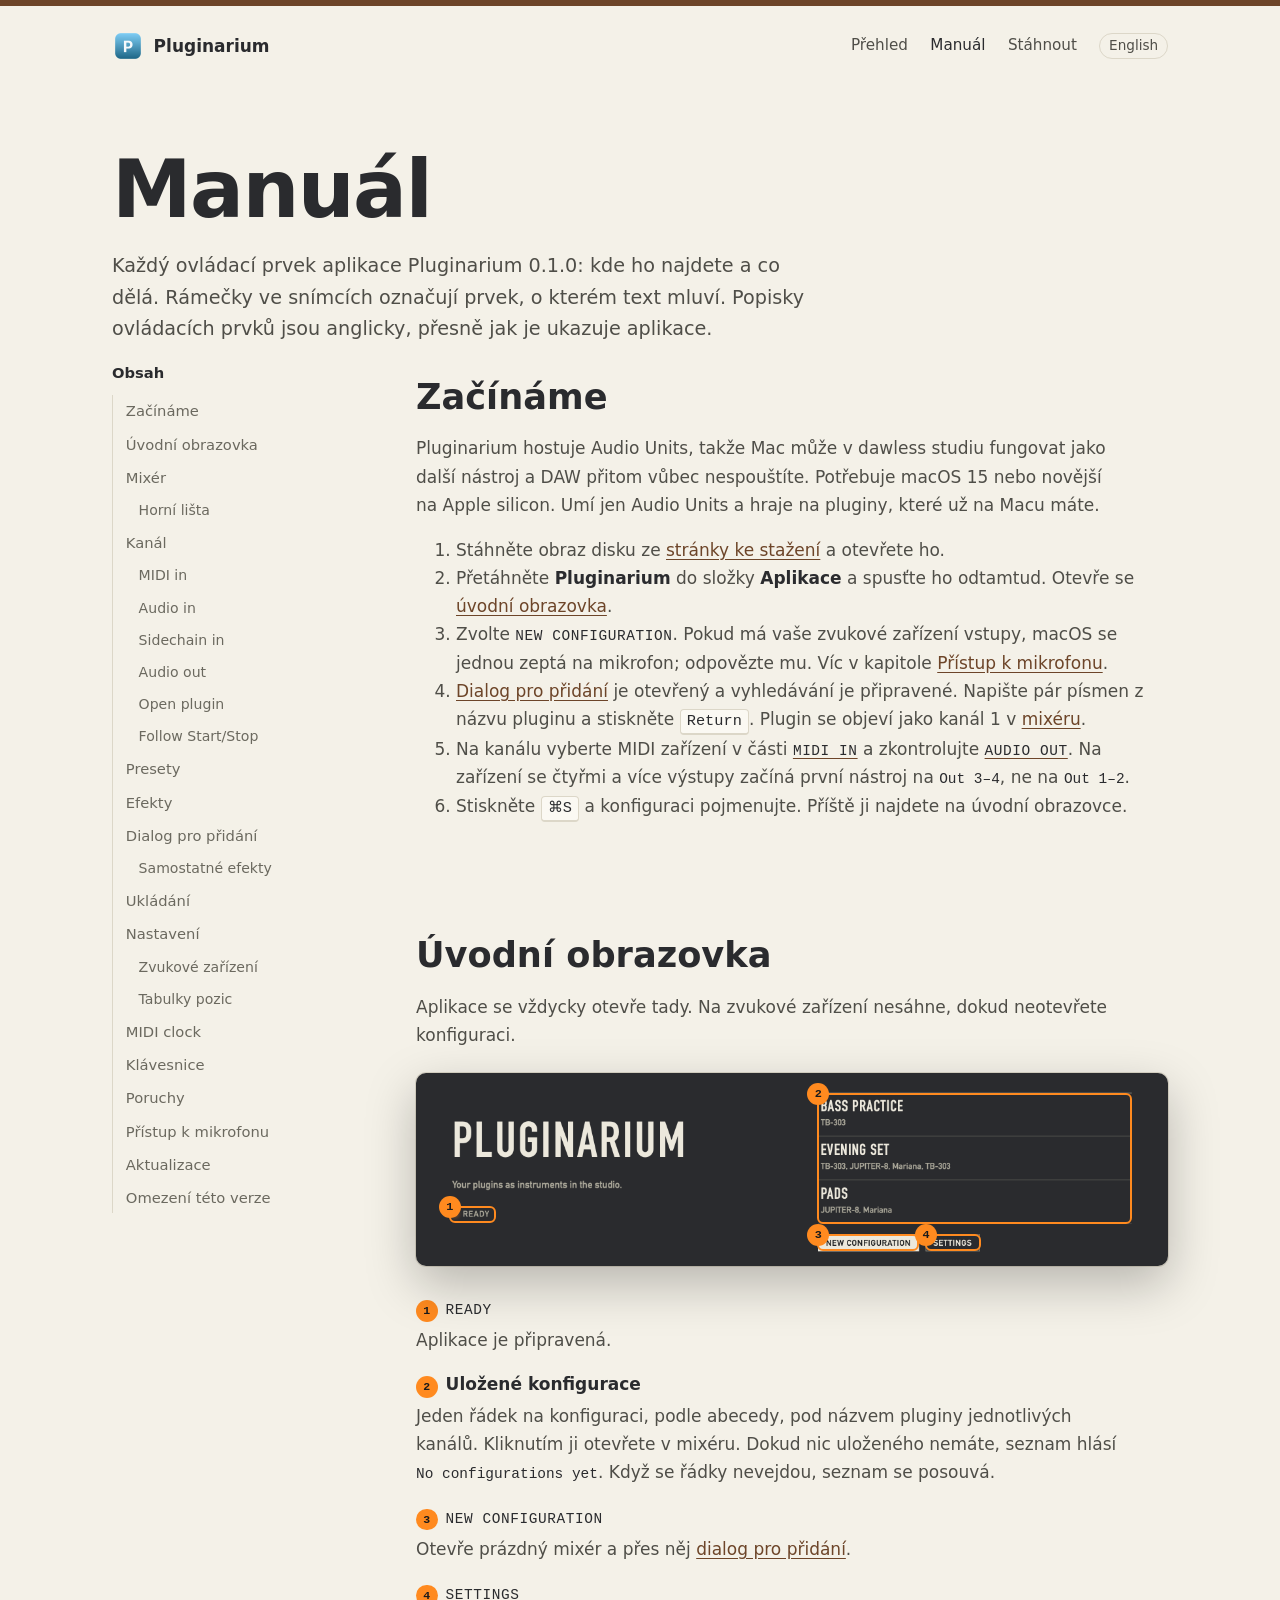
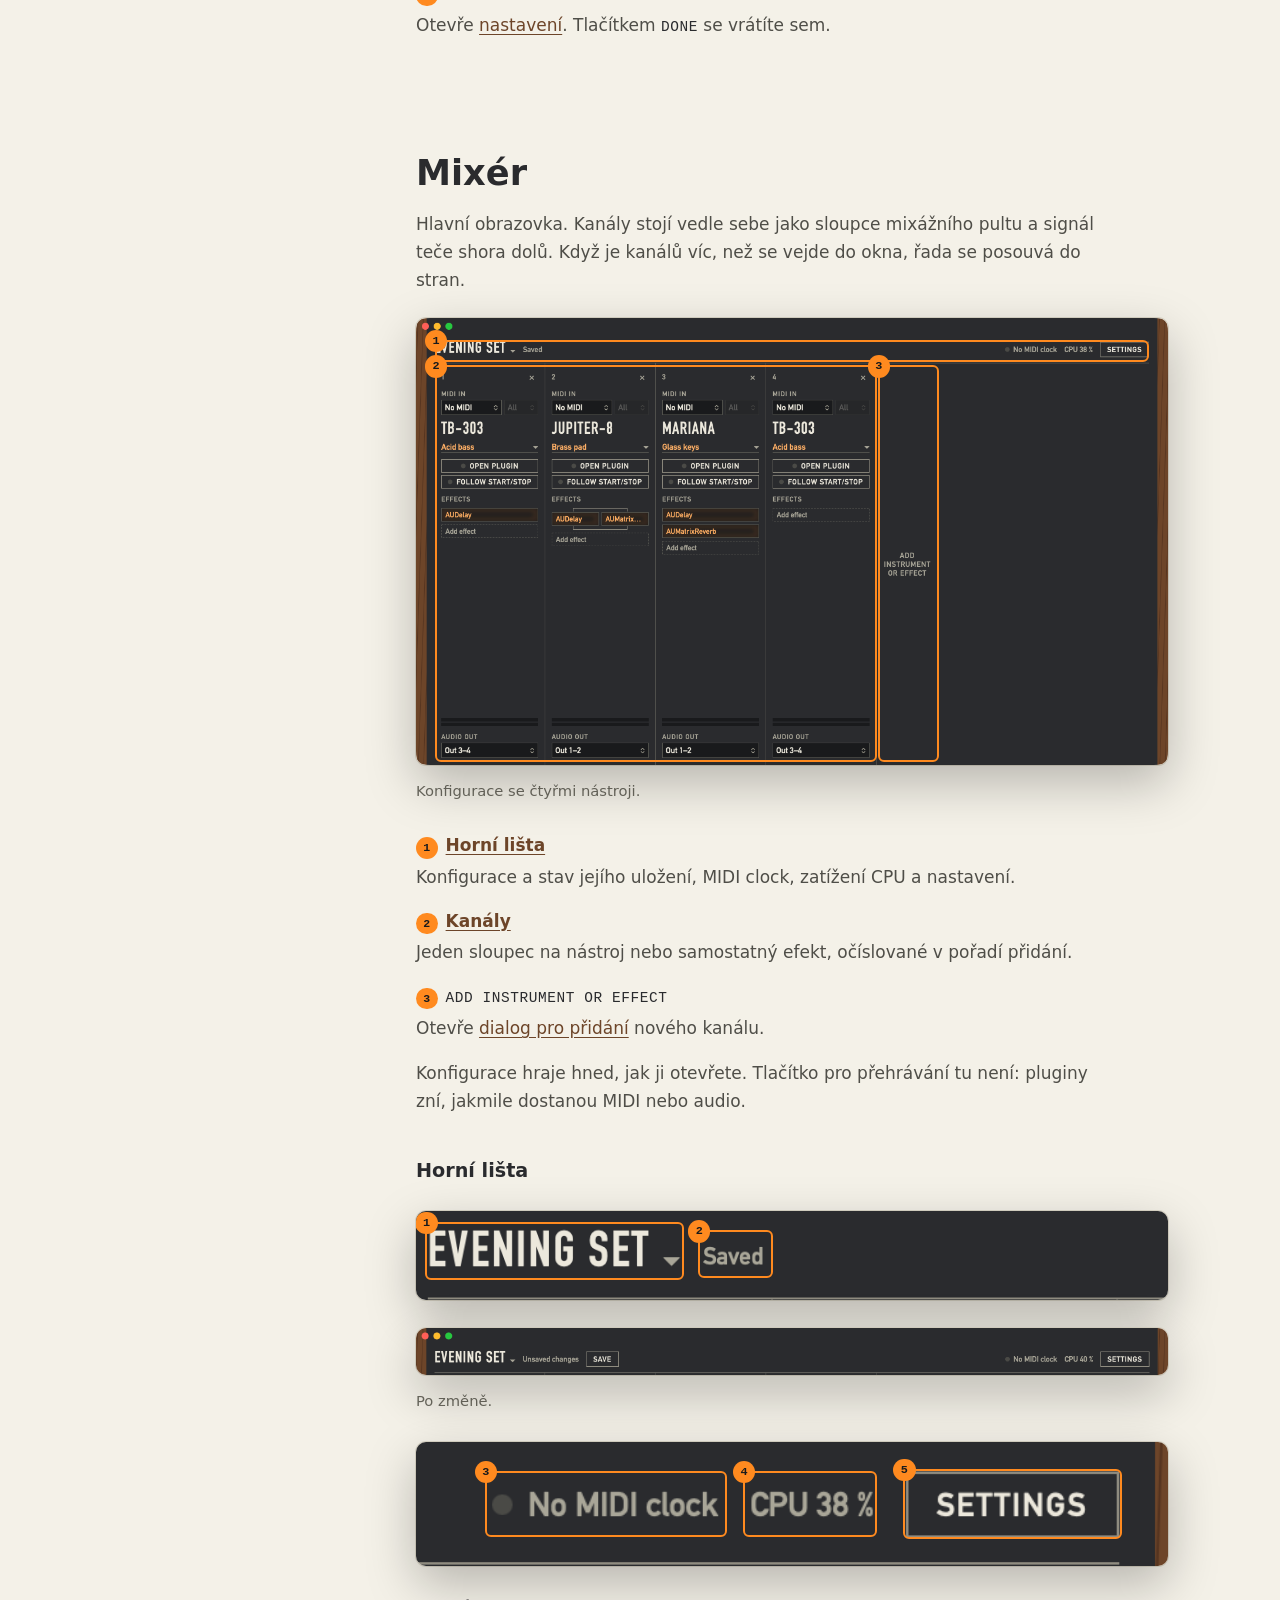
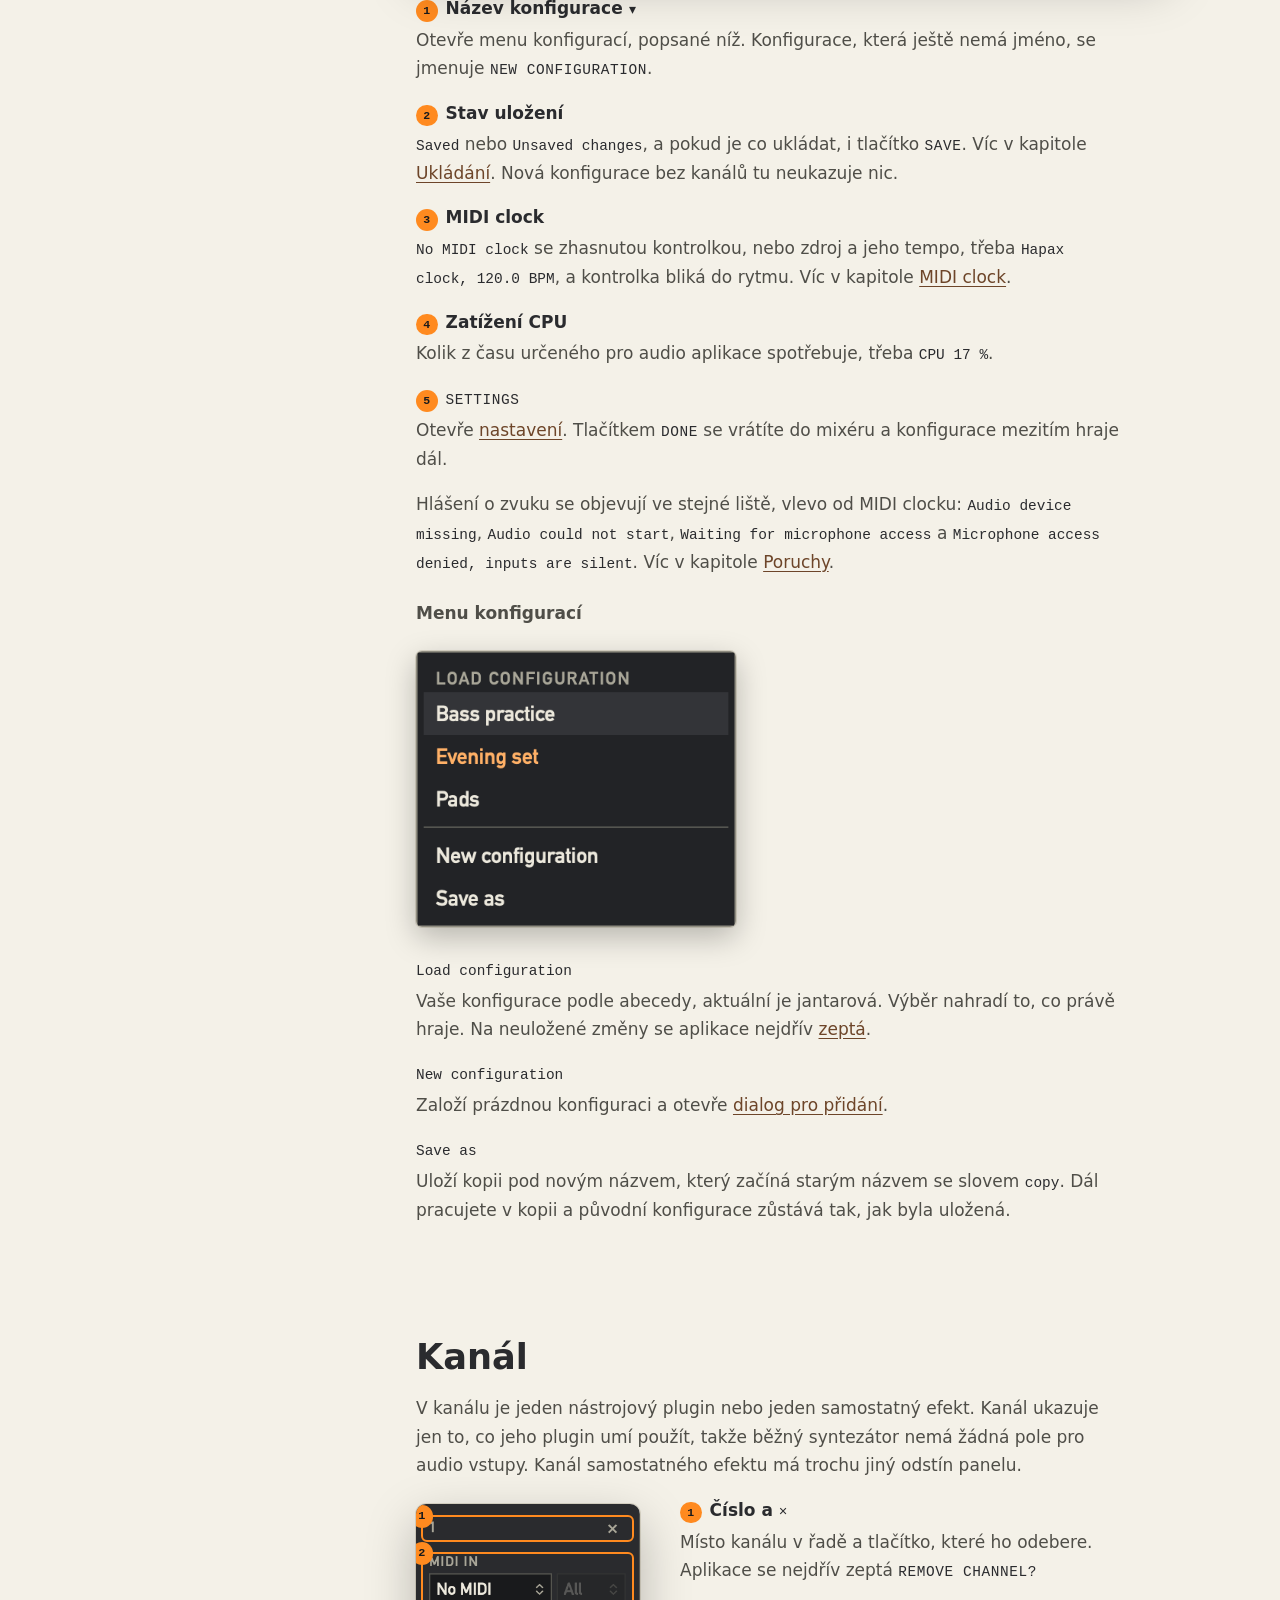
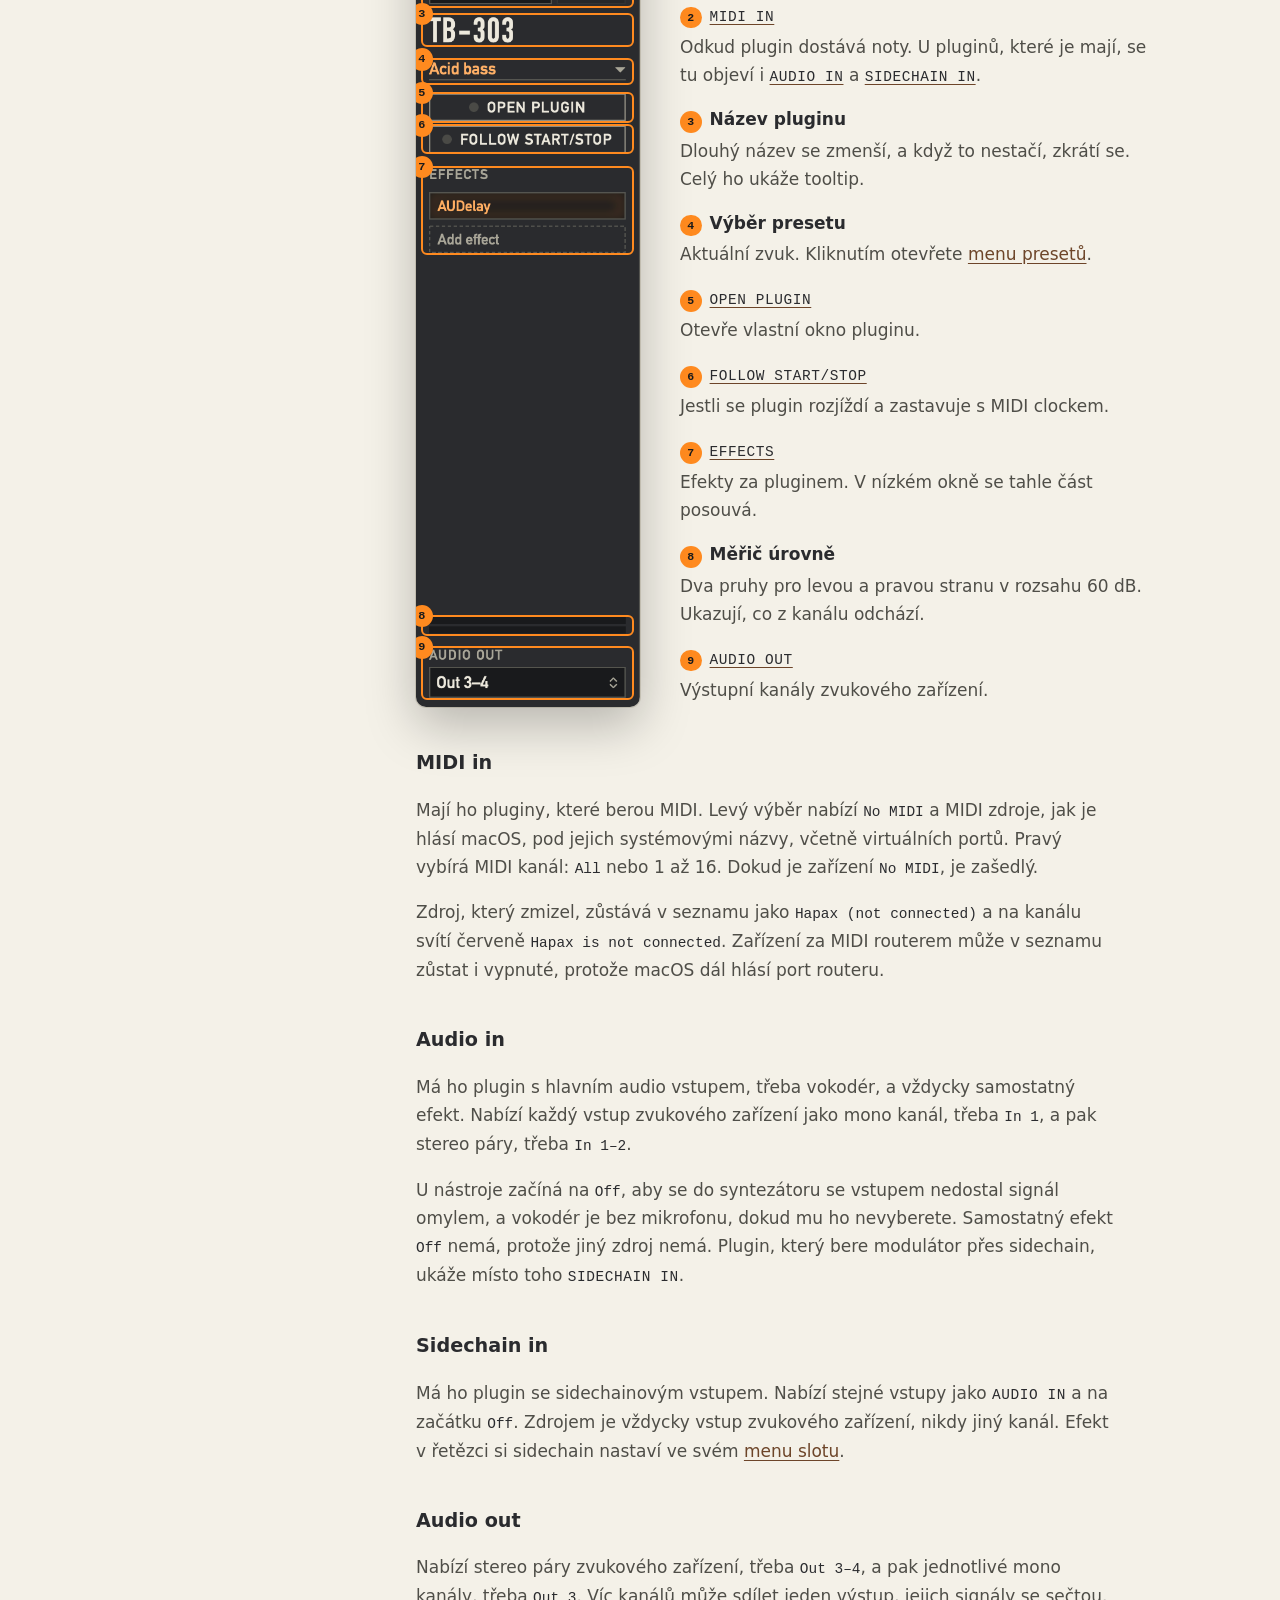
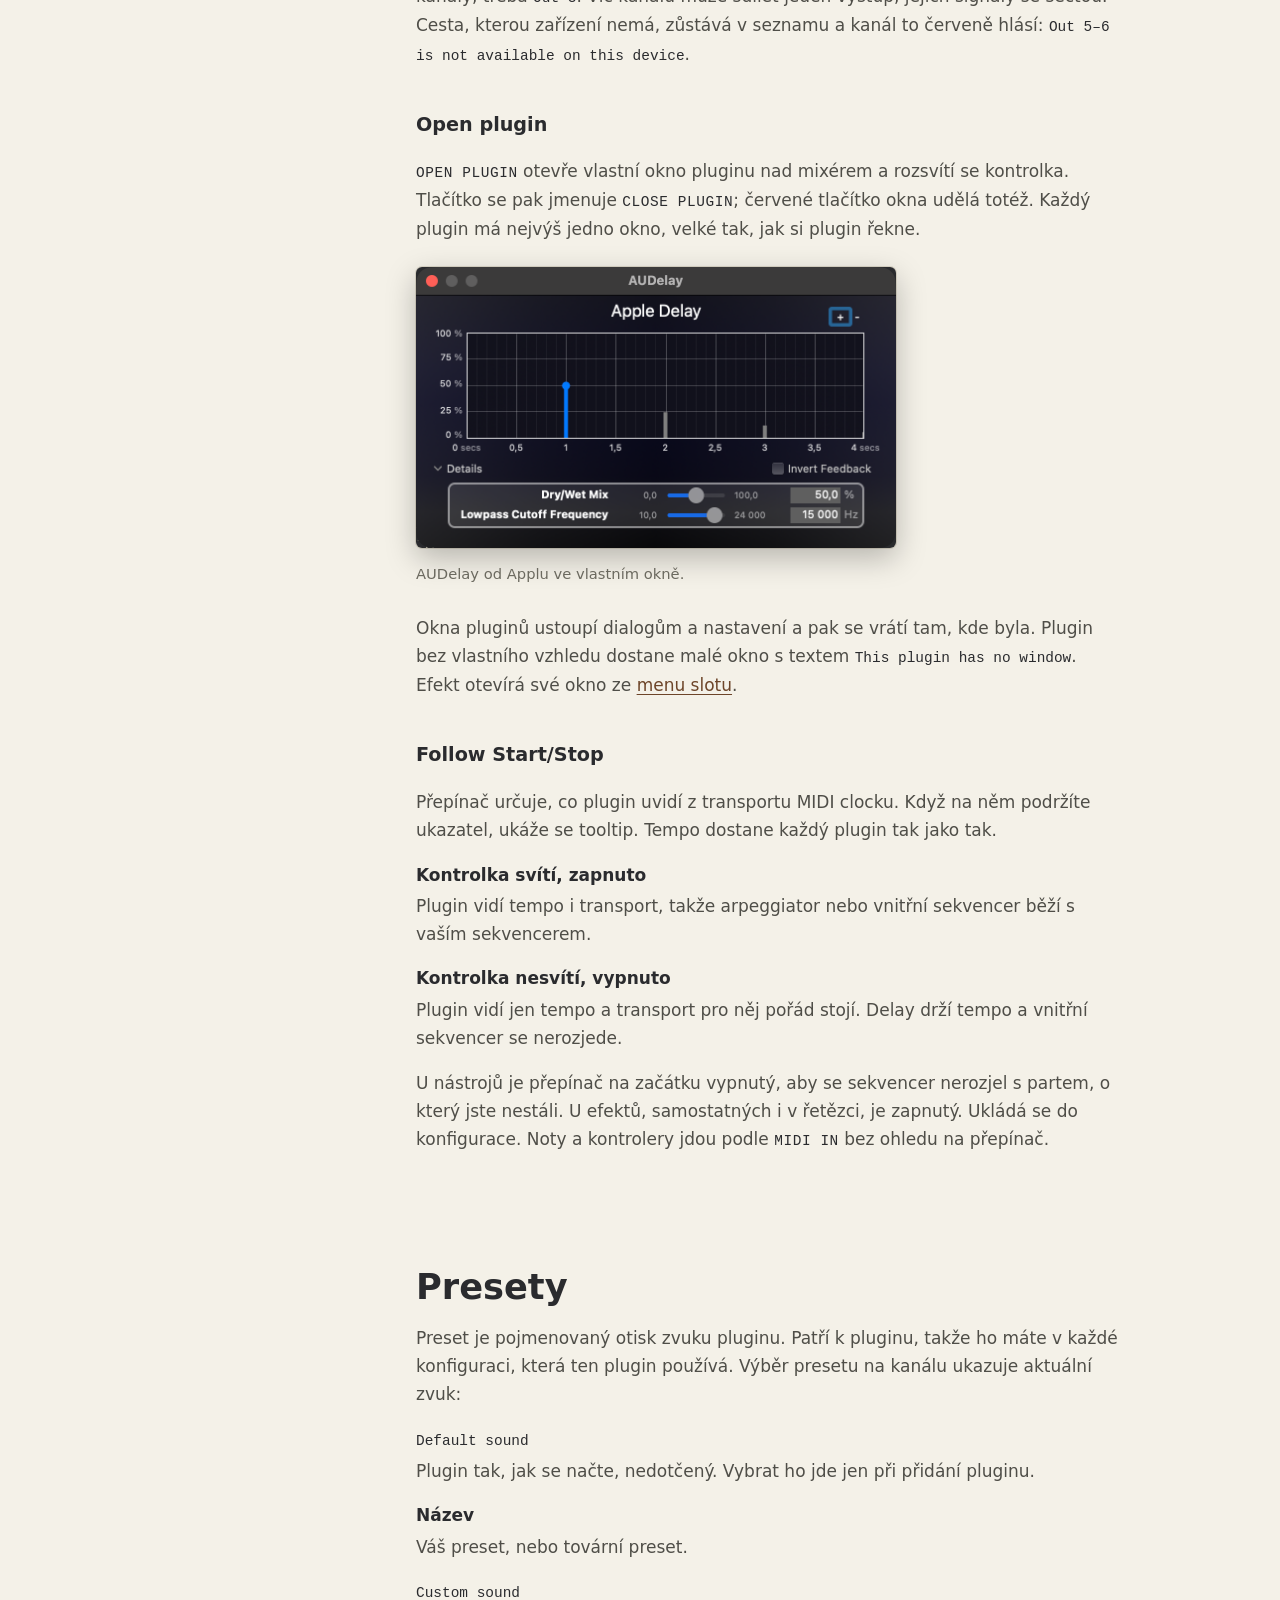
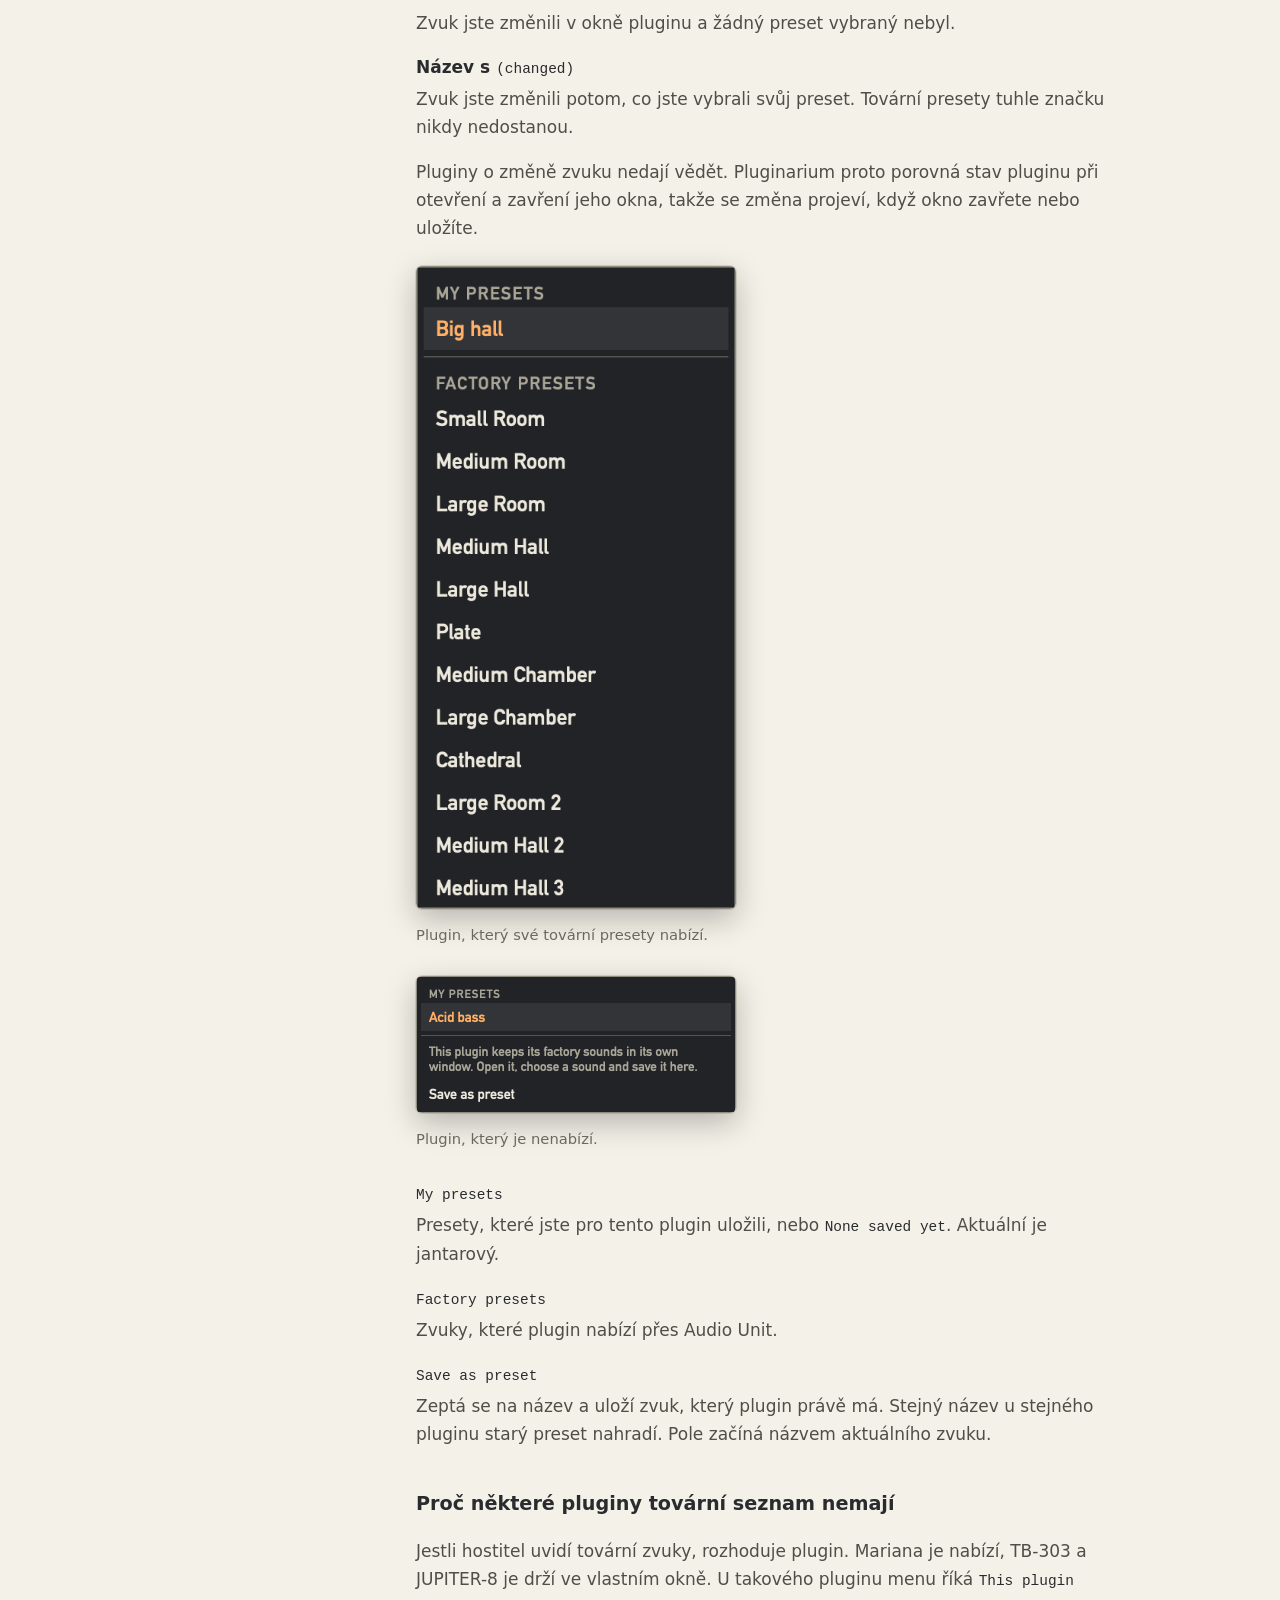
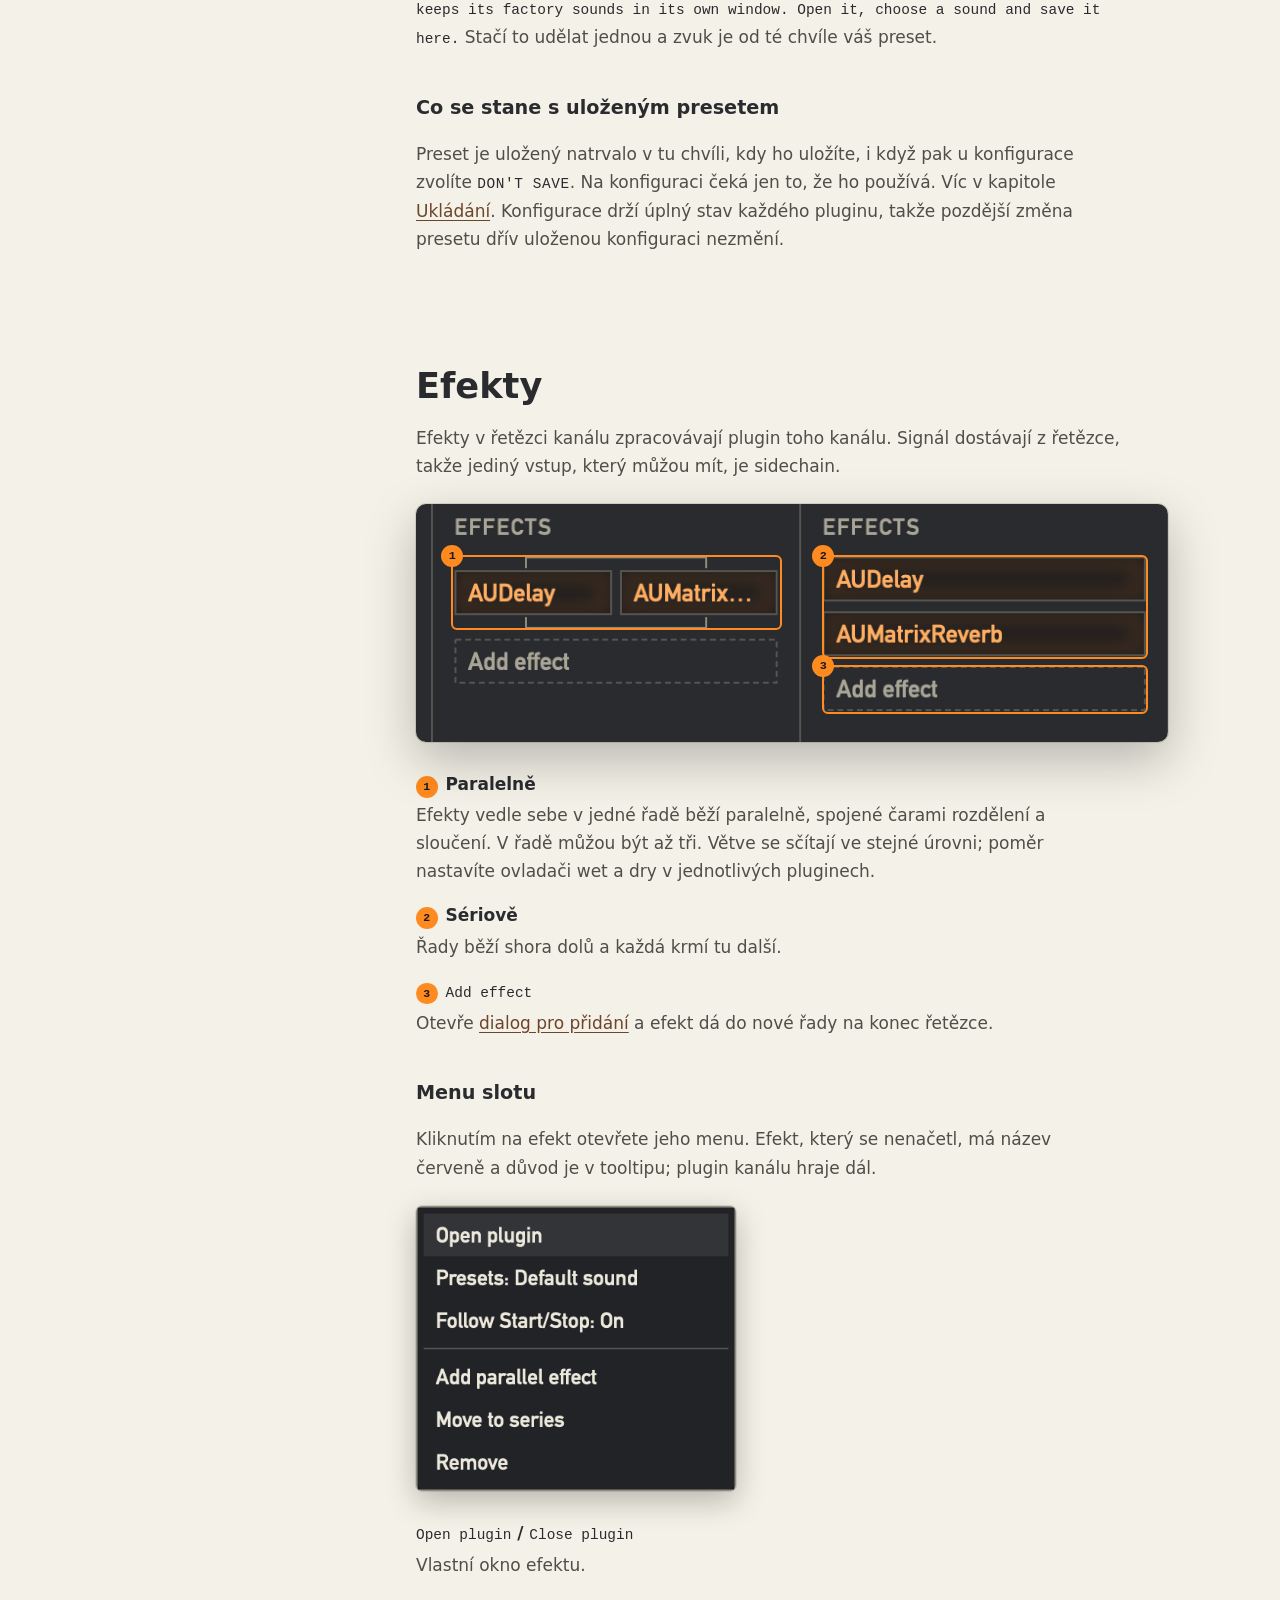
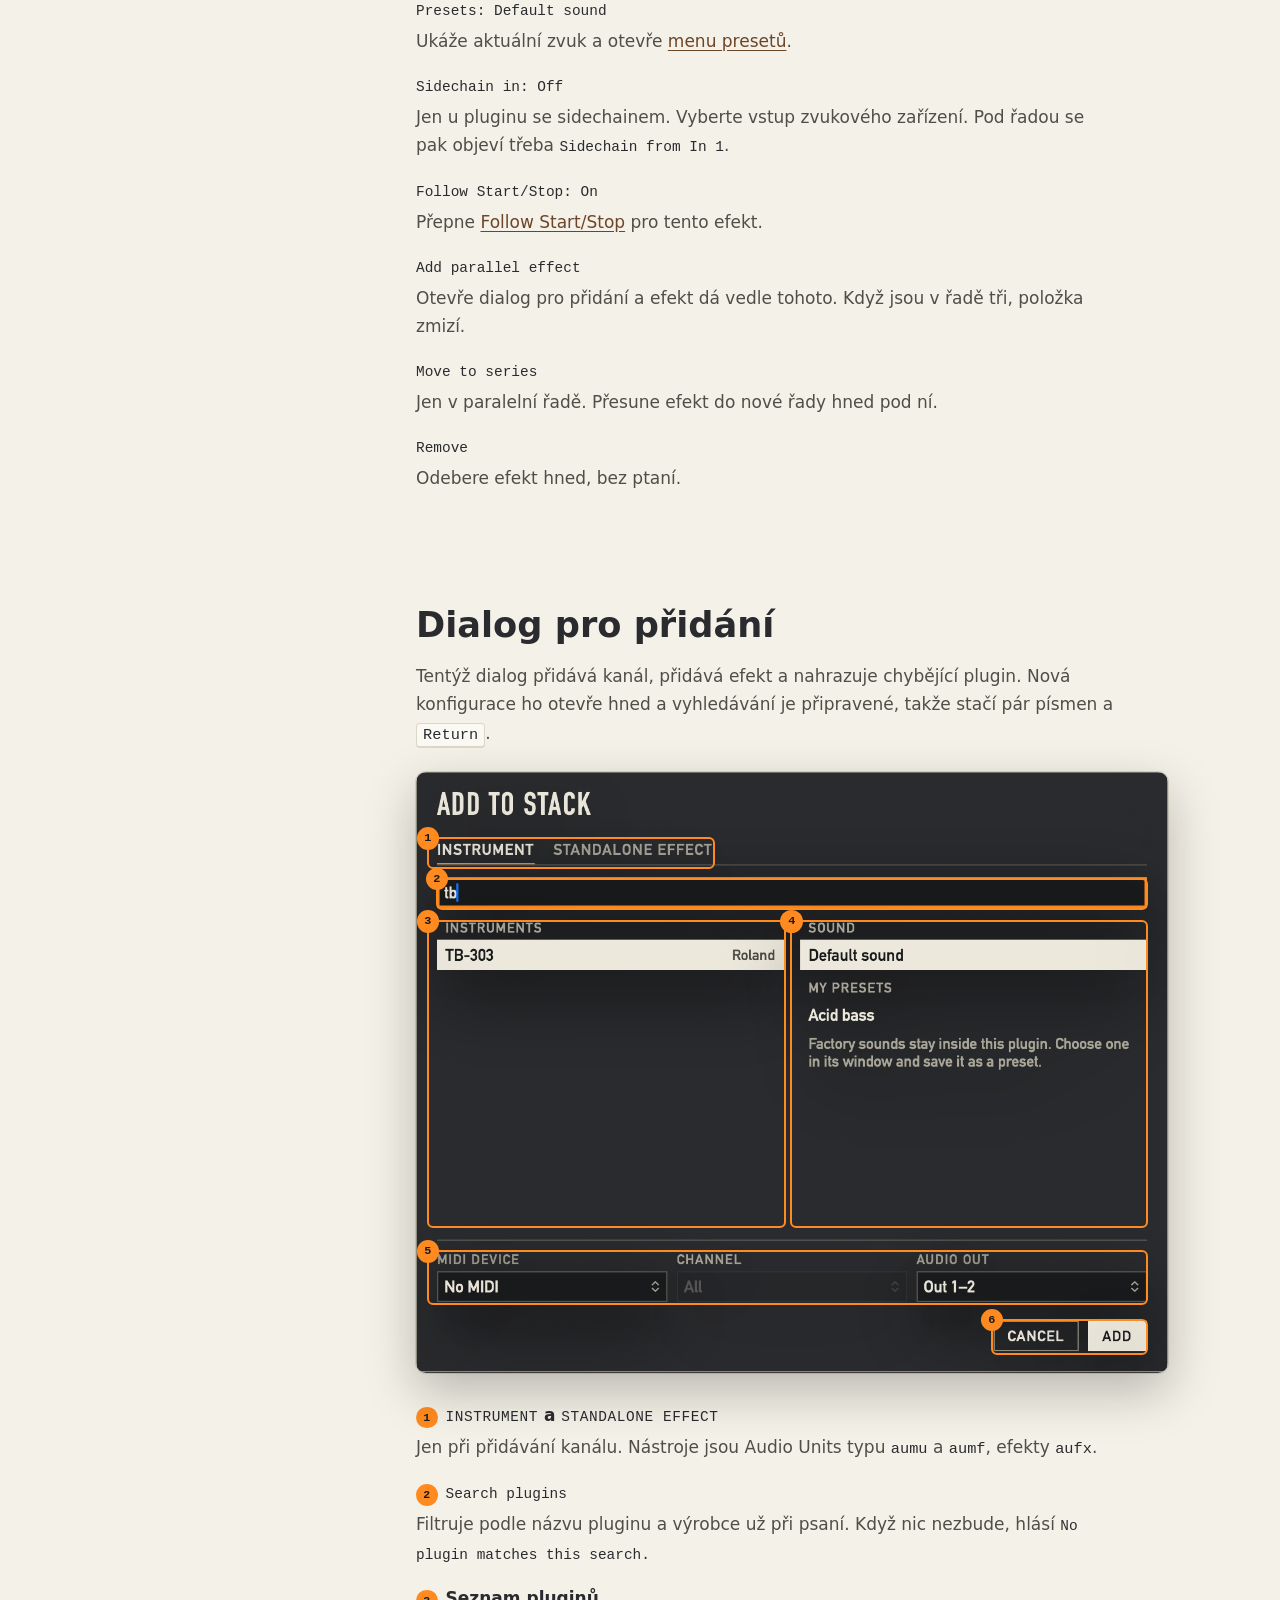
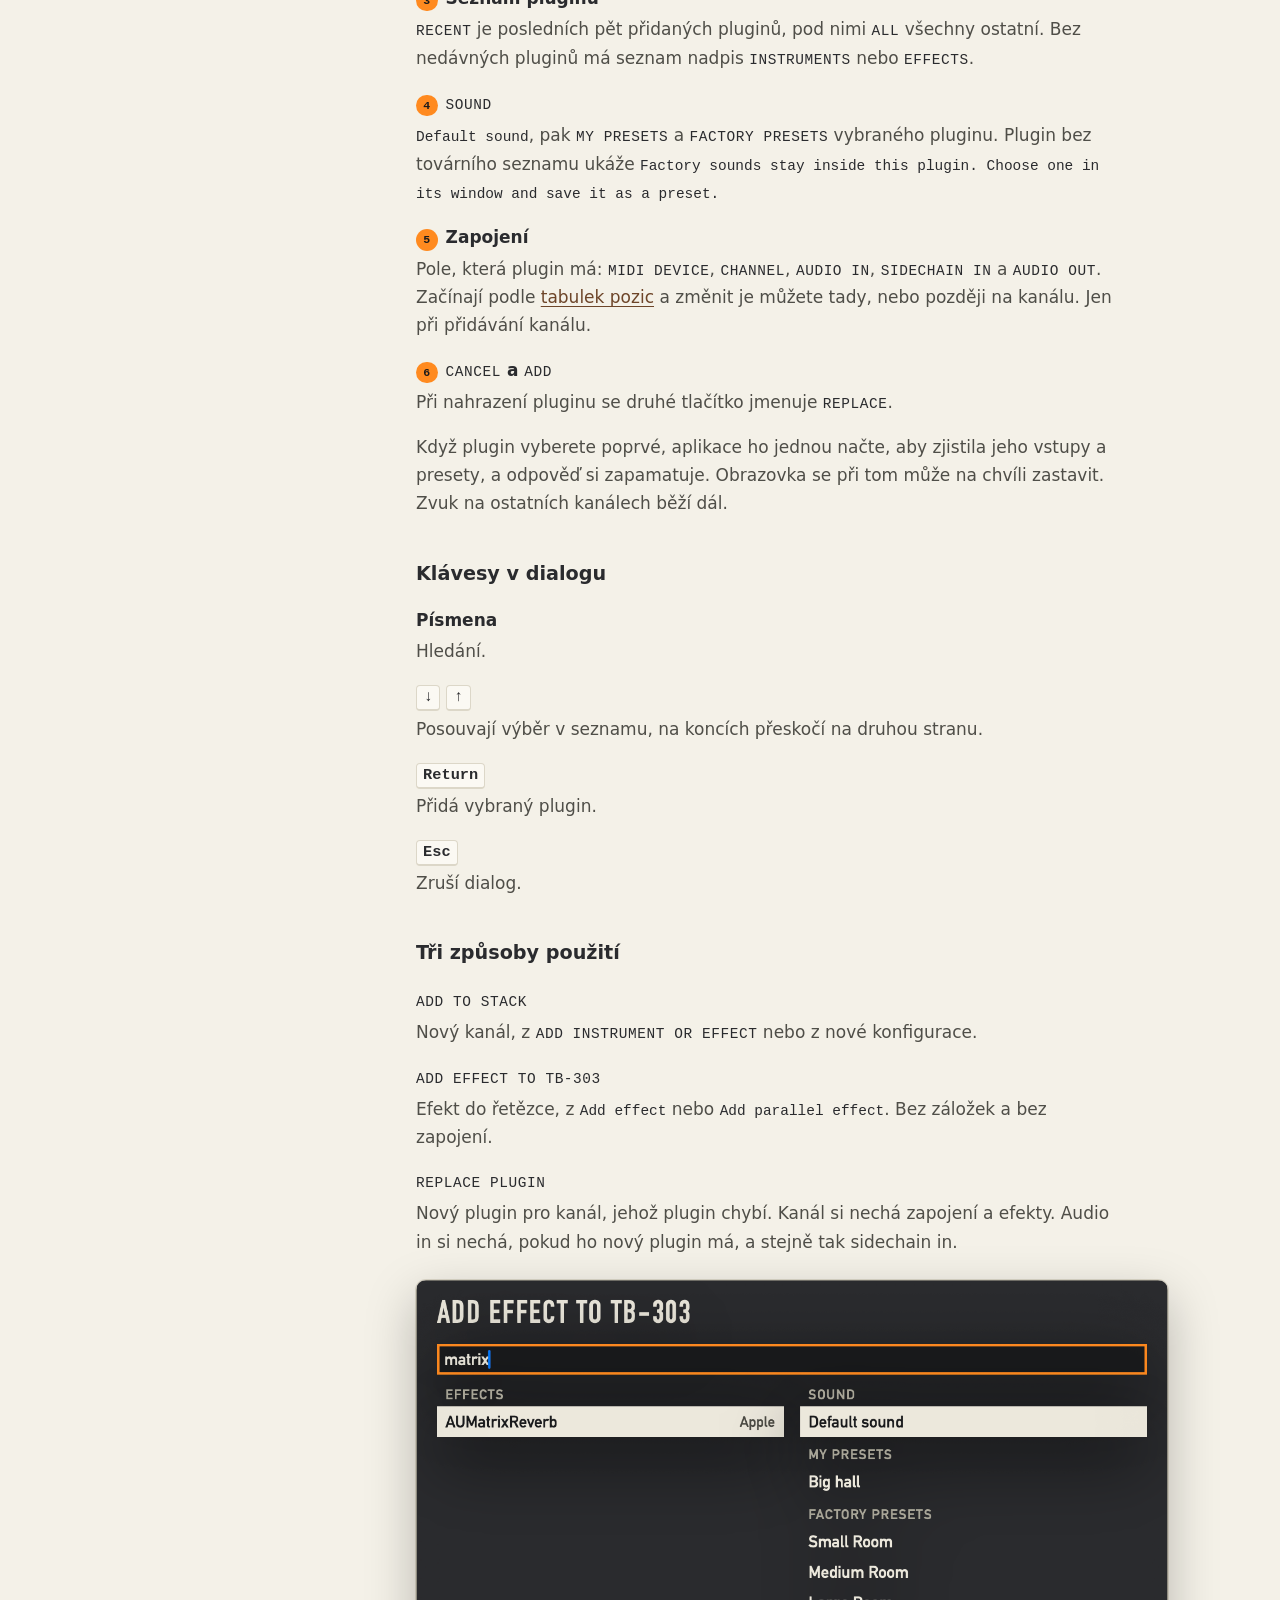
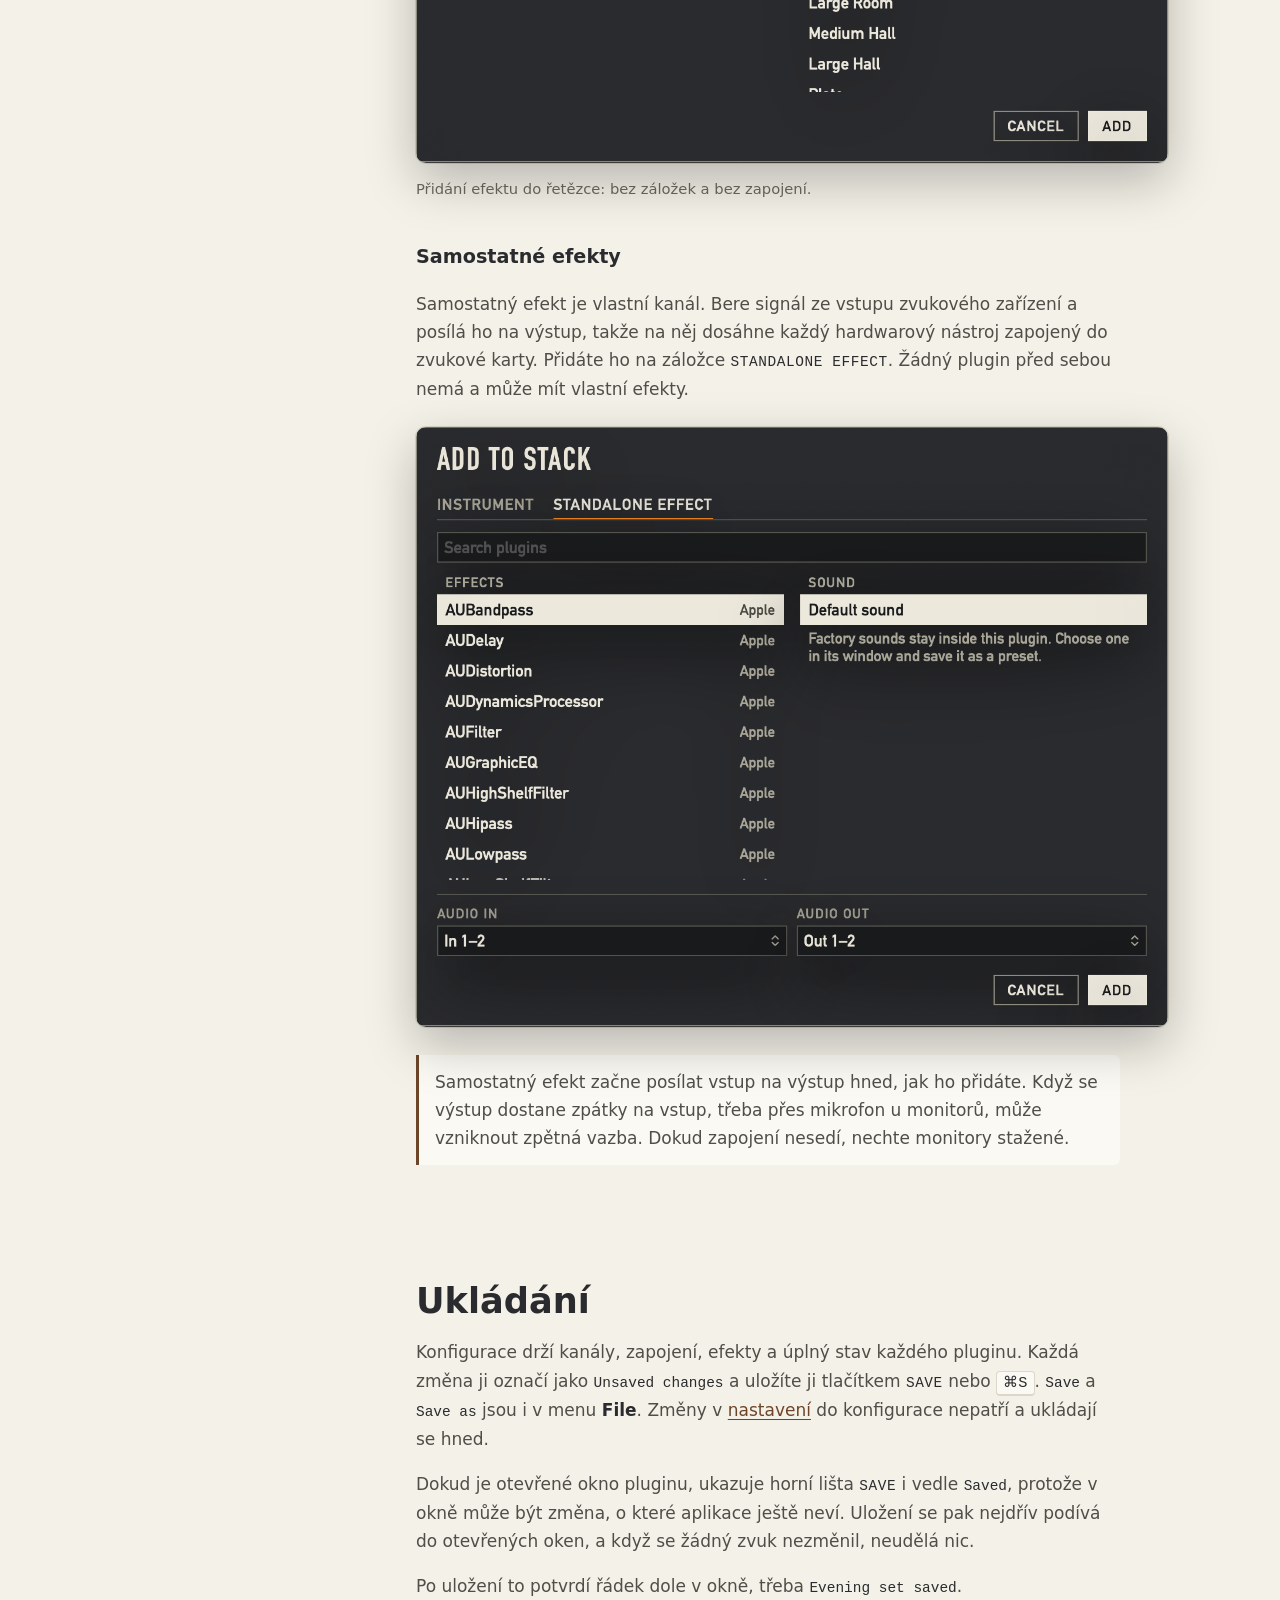
==== commit a97780db: "feat: add Sparkle auto-update" ====
--- a/docs/cs/manual.html
+++ b/docs/cs/manual.html
@@ -71,6 +71,7 @@
         <li><a href="#keys">Klávesnice</a></li>
         <li><a href="#faults">Poruchy</a></li>
         <li><a href="#microphone">Přístup k mikrofonu</a></li>
+        <li><a href="#updates">Aktualizace</a></li>
         <li><a href="#limits">Omezení této verze</a></li>
       </ol>
     </nav>
@@ -797,6 +798,14 @@
         a zabezpečení › Mikrofon</b> a aplikaci spustíte znovu.</p>
       </section>
 
+      <section id="updates">
+        <h2>Aktualizace</h2>
+        <p>Při každém spuštění se Pluginarium zeptá, jestli existuje novější verze, a pokud ano,
+        nabídne ji. Bez vašeho souhlasu se nic nenainstaluje. <span class="ui">Check for
+        Updates…</span> v menu aplikace se zeptá hned. Bez připojení k internetu se aplikace spustí
+        jako obvykle.</p>
+      </section>
+
       <section id="limits">
         <h2>Omezení této verze</h2>
         <ul>
